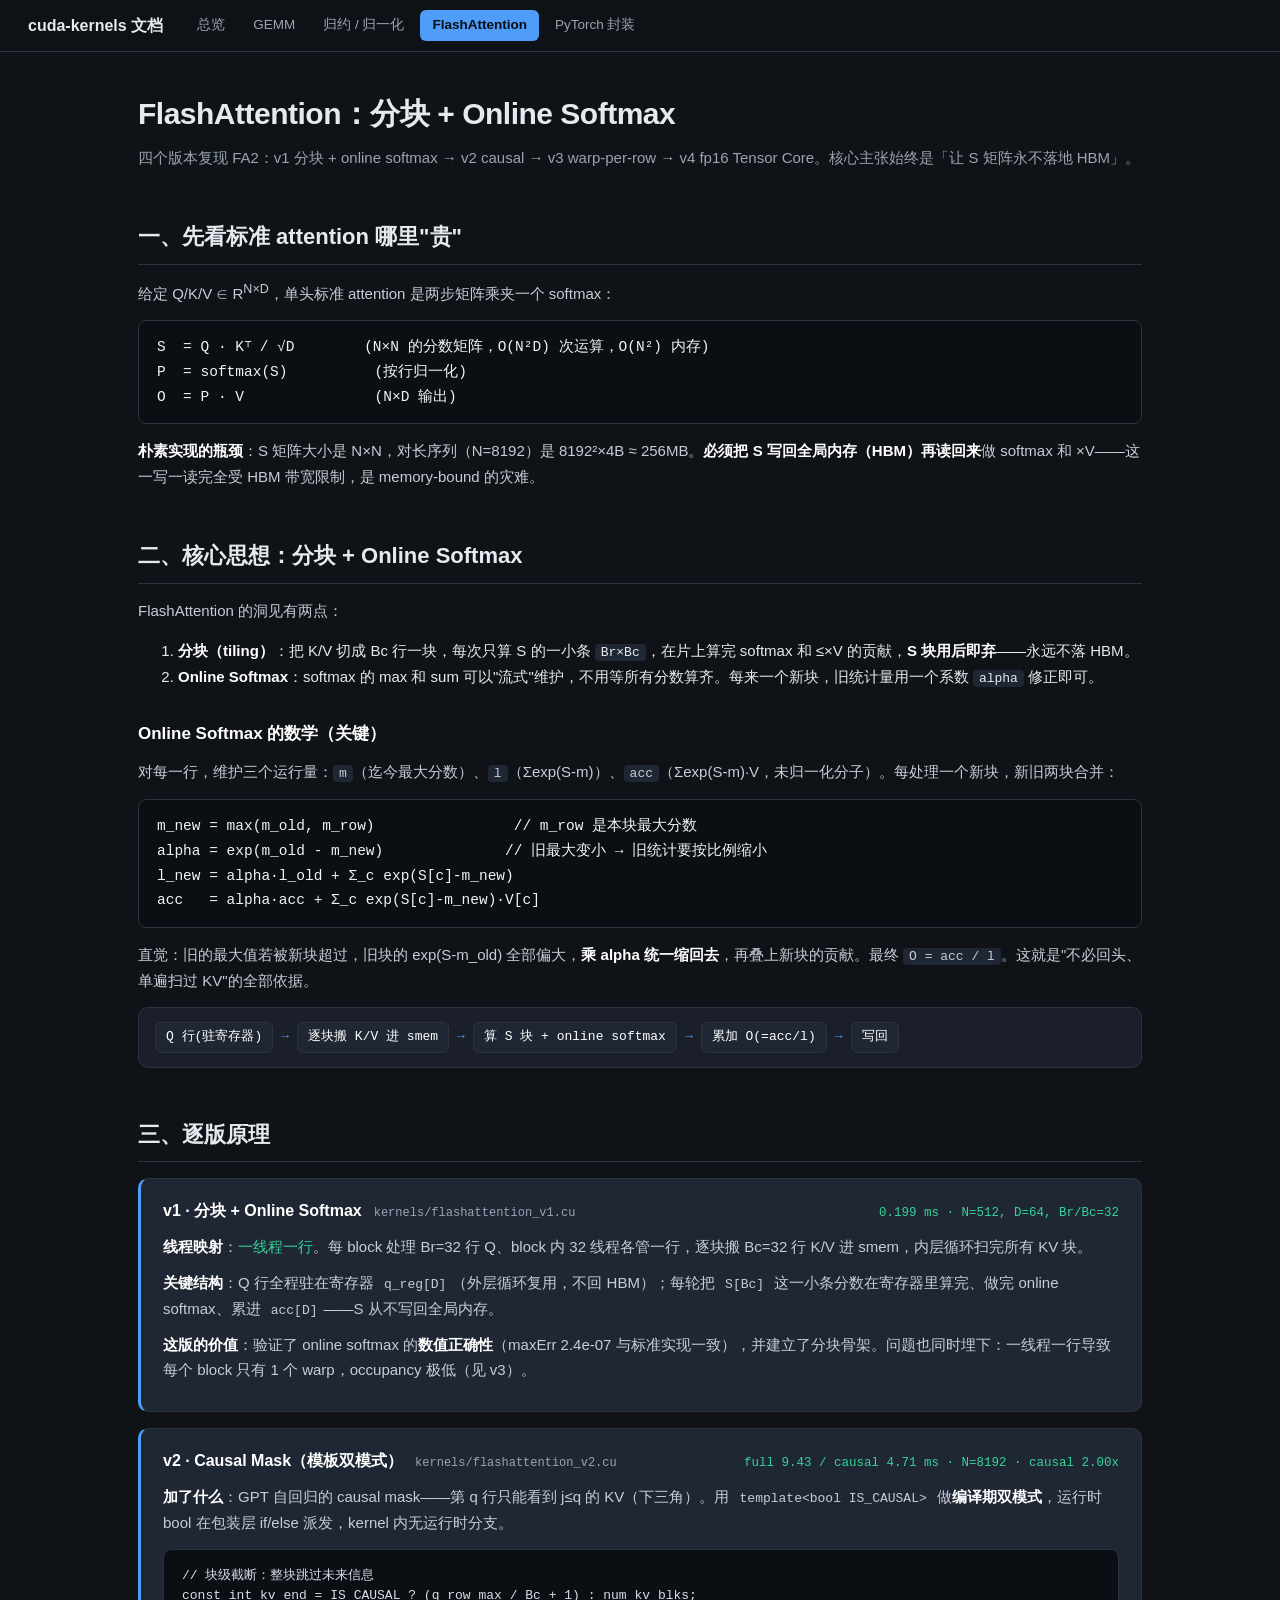
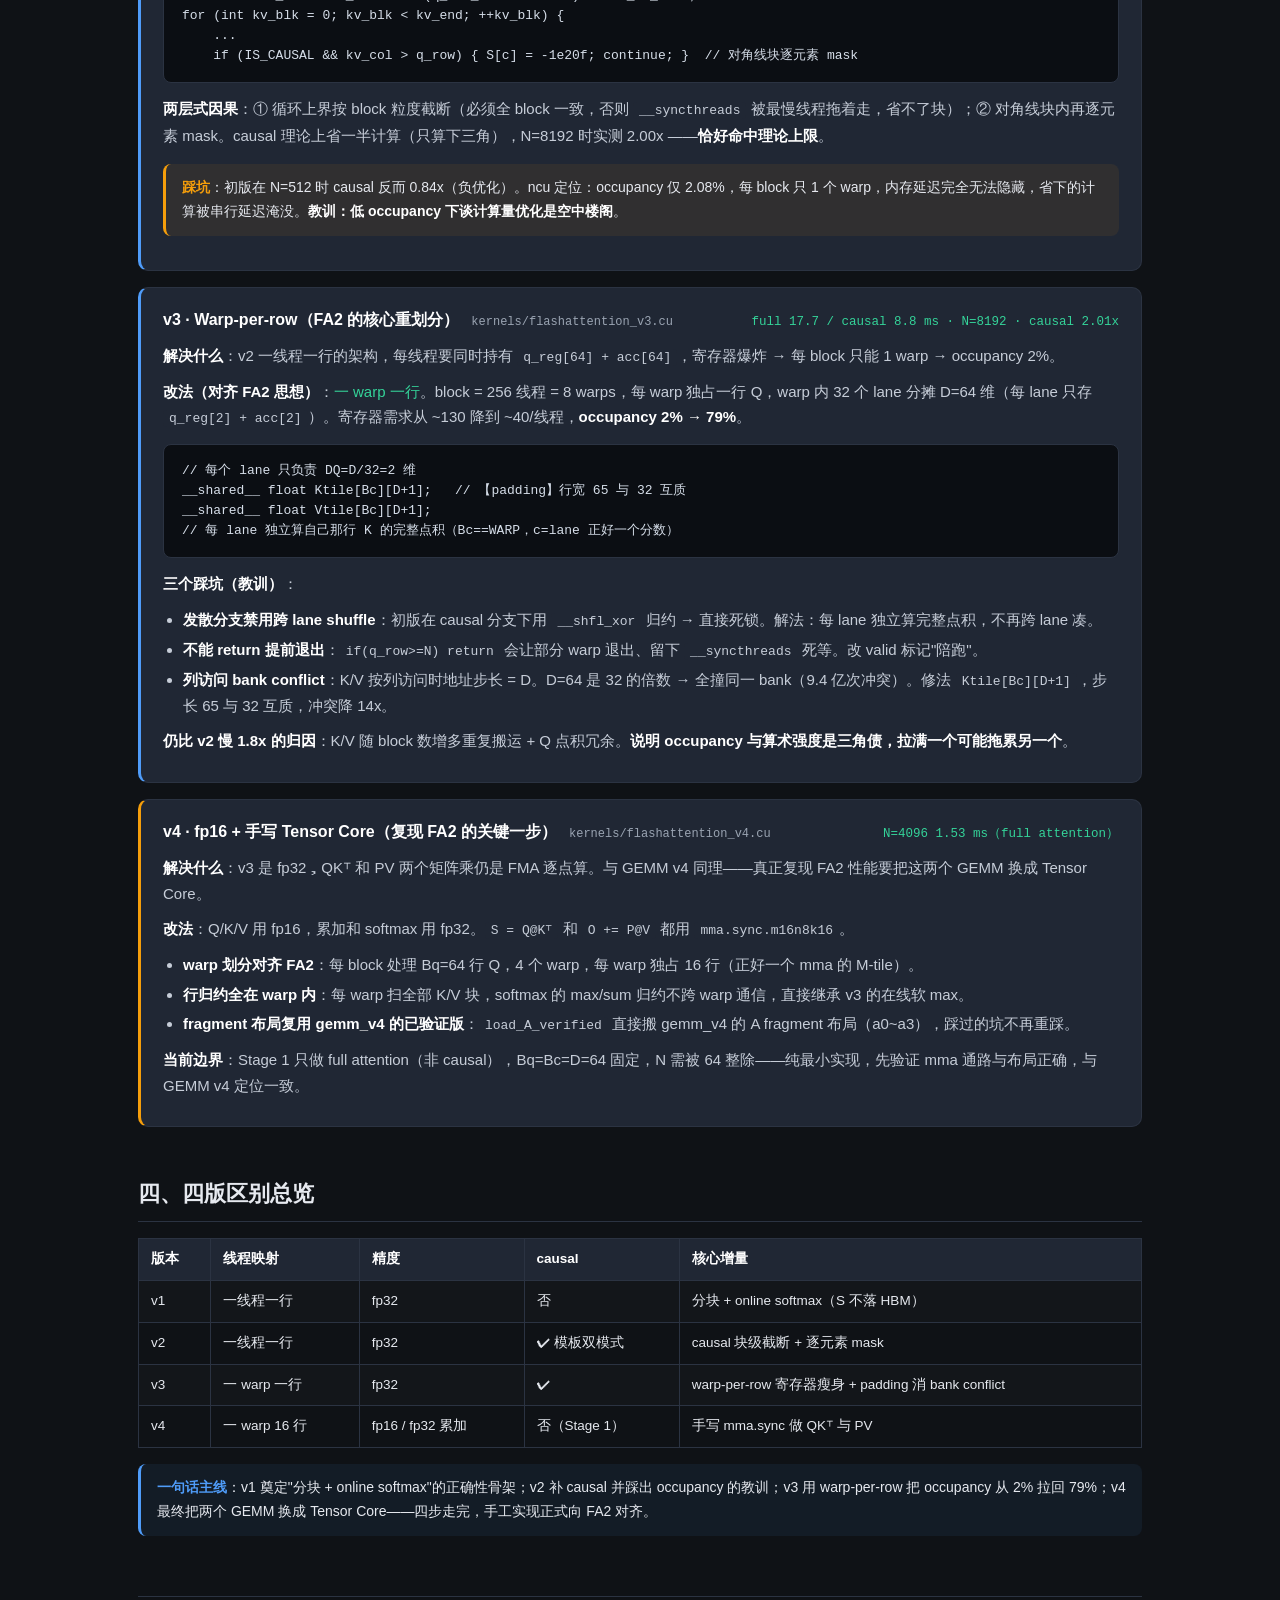
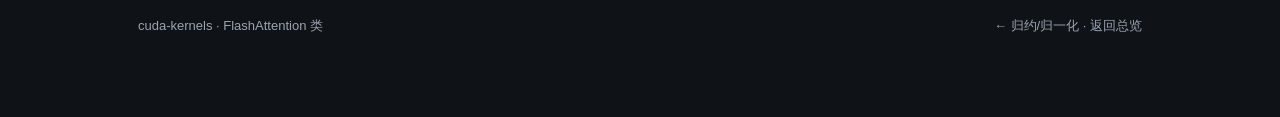
==== docs/flashattention.html @ e80854ae "docs: 新增算子归类文档（三类算子 + PyTorch 封装） 按优化主线归成四页：GEMM、归约/归一化、FlashAttention、PyTorch 封装。 共享 assets/style.c" ====
<!DOCTYPE html>
<html lang="zh-CN">
<head>
<meta charset="UTF-8">
<meta name="viewport" content="width=device-width, initial-scale=1.0">
<title>FlashAttention：分块 + Online Softmax | cuda-kernels</title>
<link rel="stylesheet" href="assets/style.css">
</head>
<body>

<header class="topbar">
  <span class="brand">cuda-kernels 文档</span>
  <nav>
    <a href="index.html">总览</a>
    <a href="gemm.html">GEMM</a>
    <a href="normalization.html">归约 / 归一化</a>
    <a href="flashattention.html" class="active">FlashAttention</a>
    <a href="torch_ext.html">PyTorch 封装</a>
  </nav>
</header>

<div class="wrap">

  <div class="hero">
    <h1>FlashAttention：分块 + Online Softmax</h1>
    <p class="sub">四个版本复现 FA2：v1 分块 + online softmax → v2 causal → v3 warp-per-row → v4 fp16 Tensor Core。核心主张始终是「让 S 矩阵永不落地 HBM」。</p>
  </div>

  <h2>一、先看标准 attention 哪里"贵"</h2>
  <p>给定 Q/K/V ∈ R<sup>N×D</sup>，单头标准 attention 是两步矩阵乘夹一个 softmax：</p>
  <div class="formula">S  = Q · Kᵀ / √D        (N×N 的分数矩阵，O(N²D) 次运算，O(N²) 内存)
P  = softmax(S)          (按行归一化)
O  = P · V               (N×D 输出)</div>
  <p><strong>朴素实现的瓶颈</strong>：S 矩阵大小是 N×N，对长序列（N=8192）是 8192²×4B ≈ 256MB。<strong>必须把 S 写回全局内存（HBM）再读回来</strong>做 softmax 和 ×V——这一写一读完全受 HBM 带宽限制，是 memory-bound 的灾难。</p>

  <h2>二、核心思想：分块 + Online Softmax</h2>
  <p>FlashAttention 的洞见有两点：</p>
  <ol>
    <li><strong>分块（tiling）</strong>：把 K/V 切成 Bc 行一块，每次只算 S 的一小条 <code>Br×Bc</code>，在片上算完 softmax 和 ≤×V 的贡献，<strong>S 块用后即弃</strong>——永远不落 HBM。</li>
    <li><strong>Online Softmax</strong>：softmax 的 max 和 sum 可以"流式"维护，不用等所有分数算齐。每来一个新块，旧统计量用一个系数 <code>alpha</code> 修正即可。</li>
  </ol>

  <h3>Online Softmax 的数学（关键）</h3>
  <p>对每一行，维护三个运行量：<code>m</code>（迄今最大分数）、<code>l</code>（Σexp(S-m)）、<code>acc</code>（Σexp(S-m)·V，未归一化分子）。每处理一个新块，新旧两块合并：</p>
  <div class="formula">m_new = max(m_old, m_row)                // m_row 是本块最大分数
alpha = exp(m_old - m_new)              // 旧最大变小 → 旧统计要按比例缩小
l_new = alpha·l_old + Σ_c exp(S[c]-m_new)
acc   = alpha·acc + Σ_c exp(S[c]-m_new)·V[c]</div>
  <p>直觉：旧的最大值若被新块超过，旧块的 exp(S-m_old) 全部偏大，<strong>乘 alpha 统一缩回去</strong>，再叠上新块的贡献。最终 <code>O = acc / l</code>。这就是"不必回头、单遍扫过 KV"的全部依据。</p>

  <div class="flow">
    <span class="node">Q 行(驻寄存器)</span><span class="arrow">→</span>
    <span class="node">逐块搬 K/V 进 smem</span><span class="arrow">→</span>
    <span class="node">算 S 块 + online softmax</span><span class="arrow">→</span>
    <span class="node">累加 O(=acc/l)</span><span class="arrow">→</span>
    <span class="node">写回</span>
  </div>

  <h2>三、逐版原理</h2>

  <div class="op">
    <div class="op-head">
      <span class="op-title">v1 · 分块 + Online Softmax</span>
      <span class="op-file">kernels/flashattention_v1.cu</span>
      <span class="op-perf">0.199 ms · N=512, D=64, Br/Bc=32</span>
    </div>
    <p><strong>线程映射</strong>：<em>一线程一行</em>。每 block 处理 Br=32 行 Q、block 内 32 线程各管一行，逐块搬 Bc=32 行 K/V 进 smem，内层循环扫完所有 KV 块。</p>
    <p><strong>关键结构</strong>：Q 行全程驻在寄存器 <code>q_reg[D]</code>（外层循环复用，不回 HBM）；每轮把 <code>S[Bc]</code> 这一小条分数在寄存器里算完、做完 online softmax、累进 <code>acc[D]</code>——S 从不写回全局内存。</p>
    <p><strong>这版的价值</strong>：验证了 online softmax 的<strong>数值正确性</strong>（maxErr 2.4e-07 与标准实现一致），并建立了分块骨架。问题也同时埋下：一线程一行导致每个 block 只有 1 个 warp，occupancy 极低（见 v3）。</p>
  </div>

  <div class="op">
    <div class="op-head">
      <span class="op-title">v2 · Causal Mask（模板双模式）</span>
      <span class="op-file">kernels/flashattention_v2.cu</span>
      <span class="op-perf">full 9.43 / causal 4.71 ms · N=8192 · causal 2.00x</span>
    </div>
    <p><strong>加了什么</strong>：GPT 自回归的 causal mask——第 q 行只能看到 j≤q 的 KV（下三角）。用 <code>template&lt;bool IS_CAUSAL&gt;</code> 做<strong>编译期双模式</strong>，运行时 bool 在包装层 if/else 派发，kernel 内无运行时分支。</p>
    <pre>// 块级截断：整块跳过未来信息
const int kv_end = IS_CAUSAL ? (q_row_max / Bc + 1) : num_kv_blks;
for (int kv_blk = 0; kv_blk &lt; kv_end; ++kv_blk) {
    ...
    if (IS_CAUSAL && kv_col > q_row) { S[c] = -1e20f; continue; }  // 对角线块逐元素 mask</pre>
    <p><strong>两层式因果</strong>：① 循环上界按 block 粒度截断（必须全 block 一致，否则 <code>__syncthreads</code> 被最慢线程拖着走，省不了块）；② 对角线块内再逐元素 mask。causal 理论上省一半计算（只算下三角），N=8192 时实测 2.00x ——<strong>恰好命中理论上限</strong>。</p>
    <div class="tip"><b>踩坑</b>：初版在 N=512 时 causal 反而 0.84x（负优化）。ncu 定位：occupancy 仅 2.08%，每 block 只 1 个 warp，内存延迟完全无法隐藏，省下的计算被串行延迟淹没。<strong>教训：低 occupancy 下谈计算量优化是空中楼阁</strong>。</div>
  </div>

  <div class="op">
    <div class="op-head">
      <span class="op-title">v3 · Warp-per-row（FA2 的核心重划分）</span>
      <span class="op-file">kernels/flashattention_v3.cu</span>
      <span class="op-perf">full 17.7 / causal 8.8 ms · N=8192 · causal 2.01x</span>
    </div>
    <p><strong>解决什么</strong>：v2 一线程一行的架构，每线程要同时持有 <code>q_reg[64] + acc[64]</code>，寄存器爆炸 → 每 block 只能 1 warp → occupancy 2%。</p>
    <p><strong>改法（对齐 FA2 思想）</strong>：<em>一 warp 一行</em>。block = 256 线程 = 8 warps，每 warp 独占一行 Q，warp 内 32 个 lane 分摊 D=64 维（每 lane 只存 <code>q_reg[2] + acc[2]</code>）。寄存器需求从 ~130 降到 ~40/线程，<strong>occupancy 2% → 79%</strong>。</p>
    <pre>// 每个 lane 只负责 DQ=D/32=2 维
__shared__ float Ktile[Bc][D+1];   // 【padding】行宽 65 与 32 互质
__shared__ float Vtile[Bc][D+1];
// 每 lane 独立算自己那行 K 的完整点积（Bc==WARP，c=lane 正好一个分数）</pre>
    <p><strong>三个踩坑（教训）</strong>：</p>
    <ul>
      <li><strong>发散分支禁用跨 lane shuffle</strong>：初版在 causal 分支下用 <code>__shfl_xor</code> 归约 → 直接死锁。解法：每 lane 独立算完整点积，不再跨 lane 凑。</li>
      <li><strong>不能 return 提前退出</strong>：<code>if(q_row&gt;=N) return</code> 会让部分 warp 退出、留下 <code>__syncthreads</code> 死等。改 valid 标记"陪跑"。</li>
      <li><strong>列访问 bank conflict</strong>：K/V 按列访问时地址步长 = D。D=64 是 32 的倍数 → 全撞同一 bank（9.4 亿次冲突）。修法 <code>Ktile[Bc][D+1]</code>，步长 65 与 32 互质，冲突降 14x。</li>
    </ul>
    <p><strong>仍比 v2 慢 1.8x 的归因</strong>：K/V 随 block 数增多重复搬运 + Q 点积冗余。<strong>说明 occupancy 与算术强度是三角债，拉满一个可能拖累另一个</strong>。</p>
  </div>

  <div class="op v-highlight">
    <div class="op-head">
      <span class="op-title">v4 · fp16 + 手写 Tensor Core（复现 FA2 的关键一步）</span>
      <span class="op-file">kernels/flashattention_v4.cu</span>
      <span class="op-perf">N=4096 1.53 ms（full attention）</span>
    </div>
    <p><strong>解决什么</strong>：v3 是 fp32，QKᵀ 和 PV 两个矩阵乘仍是 FMA 逐点算。与 GEMM v4 同理——真正复现 FA2 性能要把这两个 GEMM 换成 Tensor Core。</p>
    <p><strong>改法</strong>：Q/K/V 用 fp16，累加和 softmax 用 fp32。<code>S = Q@Kᵀ</code> 和 <code>O += P@V</code> 都用 <code>mma.sync.m16n8k16</code>。</p>
    <ul>
      <li><strong>warp 划分对齐 FA2</strong>：每 block 处理 Bq=64 行 Q，4 个 warp，每 warp 独占 16 行（正好一个 mma 的 M-tile）。</li>
      <li><strong>行归约全在 warp 内</strong>：每 warp 扫全部 K/V 块，softmax 的 max/sum 归约不跨 warp 通信，直接继承 v3 的在线软 max。</li>
      <li><strong>fragment 布局复用 gemm_v4 的已验证版</strong>：<code>load_A_verified</code> 直接搬 gemm_v4 的 A fragment 布局（a0~a3），踩过的坑不再重踩。</li>
    </ul>
    <p><strong>当前边界</strong>：Stage 1 只做 full attention（非 causal），Bq=Bc=D=64 固定，N 需被 64 整除——纯最小实现，先验证 mma 通路与布局正确，与 GEMM v4 定位一致。</p>
  </div>

  <h2>四、四版区别总览</h2>
  <table>
    <tr><th>版本</th><th>线程映射</th><th>精度</th><th>causal</th><th>核心增量</th></tr>
    <tr><td>v1</td><td>一线程一行</td><td>fp32</td><td>否</td><td>分块 + online softmax（S 不落 HBM）</td></tr>
    <tr><td>v2</td><td>一线程一行</td><td>fp32</td><td>✔ 模板双模式</td><td>causal 块级截断 + 逐元素 mask</td></tr>
    <tr><td>v3</td><td>一 warp 一行</td><td>fp32</td><td>✔</td><td>warp-per-row 寄存器瘦身 + padding 消 bank conflict</td></tr>
    <tr><td>v4</td><td>一 warp 16 行</td><td>fp16 / fp32 累加</td><td>否（Stage 1）</td><td>手写 mma.sync 做 QKᵀ 与 PV</td></tr>
  </table>

  <div class="note"><b>一句话主线</b>：v1 奠定"分块 + online softmax"的正确性骨架；v2 补 causal 并踩出 occupancy 的教训；v3 用 warp-per-row 把 occupancy 从 2% 拉回 79%；v4 最终把两个 GEMM 换成 Tensor Core——四步走完，手工实现正式向 FA2 对齐。</div>

  <div class="footer">
    <span>cuda-kernels · FlashAttention 类</span>
    <span><a href="normalization.html">← 归约/归一化</a> · <a href="index.html">返回总览</a></span>
  </div>

</div>
</body>
</html>
---- docs/assets/style.css ----
/* =========================================================================
   cuda-kernels 算子文档共享样式
   所有分类页 index/gemm/normalization/flashattention 共用这一份 CSS。
   新增分类页时：<head> 里 <link rel="stylesheet" href="assets/style.css">
   ========================================================================= */

:root {
  --bg: #0f1216;
  --bg-soft: #161a21;
  --card: #1a1f29;
  --card-2: #202734;
  --border: #2b3342;
  --text: #e6e9ef;
  --text-dim: #9aa4b2;
  --accent: #4f9cf9;
  --accent-2: #34d399;
  --accent-3: #f59e0b;
  --warn: #ef4444;
  --code-bg: #0b0e13;
  --code-text: #d6dee9;
  --mono: "SFMono-Regular", Consolas, "Liberation Mono", Menlo, monospace;
  --sans: -apple-system, BlinkMacSystemFont, "Segoe UI", "PingFang SC",
          "Microsoft YaHei", "Noto Sans CJK SC", sans-serif;
}

* { box-sizing: border-box; }

body {
  margin: 0;
  background: var(--bg);
  color: var(--text);
  font-family: var(--sans);
  line-height: 1.7;
  font-size: 15px;
}

a { color: var(--accent); text-decoration: none; }
a:hover { text-decoration: underline; }

/* ---- 顶部导航 ---- */
.topbar {
  position: sticky; top: 0; z-index: 10;
  background: rgba(15, 18, 22, 0.92);
  backdrop-filter: blur(6px);
  border-bottom: 1px solid var(--border);
  padding: 10px 28px;
  display: flex; align-items: center; gap: 22px;
}
.topbar .brand { font-weight: 700; font-size: 16px; color: var(--text); }
.topbar nav { display: flex; gap: 4px; flex-wrap: wrap; }
.topbar nav a {
  color: var(--text-dim);
  padding: 4px 12px; border-radius: 6px; font-size: 13.5px;
}
.topbar nav a:hover { color: var(--text); background: var(--card-2); text-decoration: none; }
.topbar nav a.active { color: #0b0e13; background: var(--accent); font-weight: 600; }

/* ---- 主体布局 ---- */
.wrap { max-width: 1060px; margin: 0 auto; padding: 36px 28px 80px; }

.hero { margin-bottom: 10px; }
.hero h1 { font-size: 30px; margin: 0 0 6px; letter-spacing: -0.5px; }
.hero .sub { color: var(--text-dim); font-size: 15px; margin: 0; }

h2 {
  font-size: 22px; margin: 48px 0 14px;
  padding-bottom: 8px; border-bottom: 1px solid var(--border);
}
h2 .tag { font-size: 13px; color: var(--accent); font-weight: 500; margin-left: 10px; }
h3 { font-size: 17px; margin: 30px 0 10px; color: #fff; }
h4 { font-size: 15px; margin: 20px 0 8px; color: var(--accent); }

p { margin: 10px 0; color: #c6cdd8; }
strong { color: #fff; }
em { color: var(--accent-2); font-style: normal; }

/* ---- 卡片 ---- */
.grid { display: grid; gap: 18px; grid-template-columns: repeat(auto-fill, minmax(300px, 1fr)); }
.card {
  background: var(--card); border: 1px solid var(--border);
  border-radius: 12px; padding: 20px 22px;
  transition: border-color .15s, transform .15s;
}
.card:hover { border-color: var(--accent); transform: translateY(-2px); }
.card h3 { margin: 0 0 8px; font-size: 17px; }
.card .kind { font-size: 12px; color: var(--accent-2); text-transform: uppercase; letter-spacing: .04em; font-weight: 600; }
.card p { margin: 6px 0; font-size: 13.5px; color: var(--text-dim); }
.card .more { display: inline-block; margin-top: 8px; font-size: 13.5px; font-weight: 600; }

/* ---- 算子版本卡片 ---- */
.op {
  background: var(--card-2); border: 1px solid var(--border);
  border-left: 3px solid var(--accent);
  border-radius: 10px; padding: 18px 22px; margin: 16px 0;
}
.op.v-highlight { border-left-color: var(--accent-3); }
.op .op-head { display: flex; align-items: baseline; gap: 12px; flex-wrap: wrap; margin-bottom: 6px; }
.op .op-title { font-size: 16px; font-weight: 700; color: #fff; }
.op .op-file { font-family: var(--mono); font-size: 12px; color: var(--text-dim); }
.op .op-perf { font-family: var(--mono); font-size: 12.5px; color: var(--accent-2); margin-left: auto; }
.op ul { margin: 8px 0 0; padding-left: 20px; }
.op li { margin: 4px 0; color: #c6cdd8; }

/* ---- 调用链 / 数据流 ---- */
.flow {
  display: flex; align-items: center; flex-wrap: wrap; gap: 8px;
  font-family: var(--mono); font-size: 13px;
  background: var(--card); border: 1px solid var(--border);
  border-radius: 10px; padding: 14px 16px; margin: 14px 0;
}
.flow .node { background: var(--card-2); border: 1px solid var(--border); border-radius: 6px; padding: 3px 10px; color: #fff; }
.flow .arrow { color: var(--accent); }

/* ---- 公式块 ---- */
.formula {
  font-family: var(--mono); font-size: 14.5px;
  background: var(--code-bg); border: 1px solid var(--border);
  border-radius: 8px; padding: 14px 18px; margin: 14px 0;
  color: #f0f4fa; overflow-x: auto; white-space: pre;
}

/* ---- 代码块 ---- */
pre {
  background: var(--code-bg); border: 1px solid var(--border);
  border-radius: 8px; padding: 16px 18px; overflow-x: auto;
  font-family: var(--mono); font-size: 13px; line-height: 1.55;
  color: var(--code-text);
}
code {
  font-family: var(--mono);
  background: var(--card-2); padding: 1px 6px; border-radius: 4px; font-size: 13px;
}
pre code { background: none; padding: 0; }

/* ---- 表格 ---- */
table { width: 100%; border-collapse: collapse; margin: 16px 0; font-size: 13.5px; }
th, td { border: 1px solid var(--border); padding: 9px 12px; text-align: left; vertical-align: top; }
th { background: var(--card-2); color: #fff; font-weight: 600; white-space: nowrap; }
tr:nth-child(even) td { background: rgba(255,255,255,0.015); }
td.num { font-family: var(--mono); white-space: nowrap; }
td.good { color: var(--accent-2); }
td.bad { color: var(--warn); }

/* ---- 关键点提示框 ---- */
.tip {
  border-left: 3px solid var(--accent-3);
  background: rgba(245, 158, 11, 0.07);
  border-radius: 8px; padding: 12px 16px; margin: 16px 0; font-size: 14px;
}
.tip b { color: var(--accent-3); }
.note {
  border-left: 3px solid var(--accent);
  background: rgba(79, 156, 249, 0.07);
  border-radius: 8px; padding: 12px 16px; margin: 16px 0; font-size: 14px;
}
.note b { color: var(--accent); }

/* ---- 页脚 ---- */
.footer {
  margin-top: 60px; padding-top: 18px; border-top: 1px solid var(--border);
  color: var(--text-dim); font-size: 13px;
  display: flex; justify-content: space-between; flex-wrap: wrap; gap: 8px;
}
.footer a { color: var(--text-dim); }

@media (max-width: 640px) {
  .wrap { padding: 24px 16px 60px; }
  .topbar { padding: 10px 16px; gap: 10px; }
}
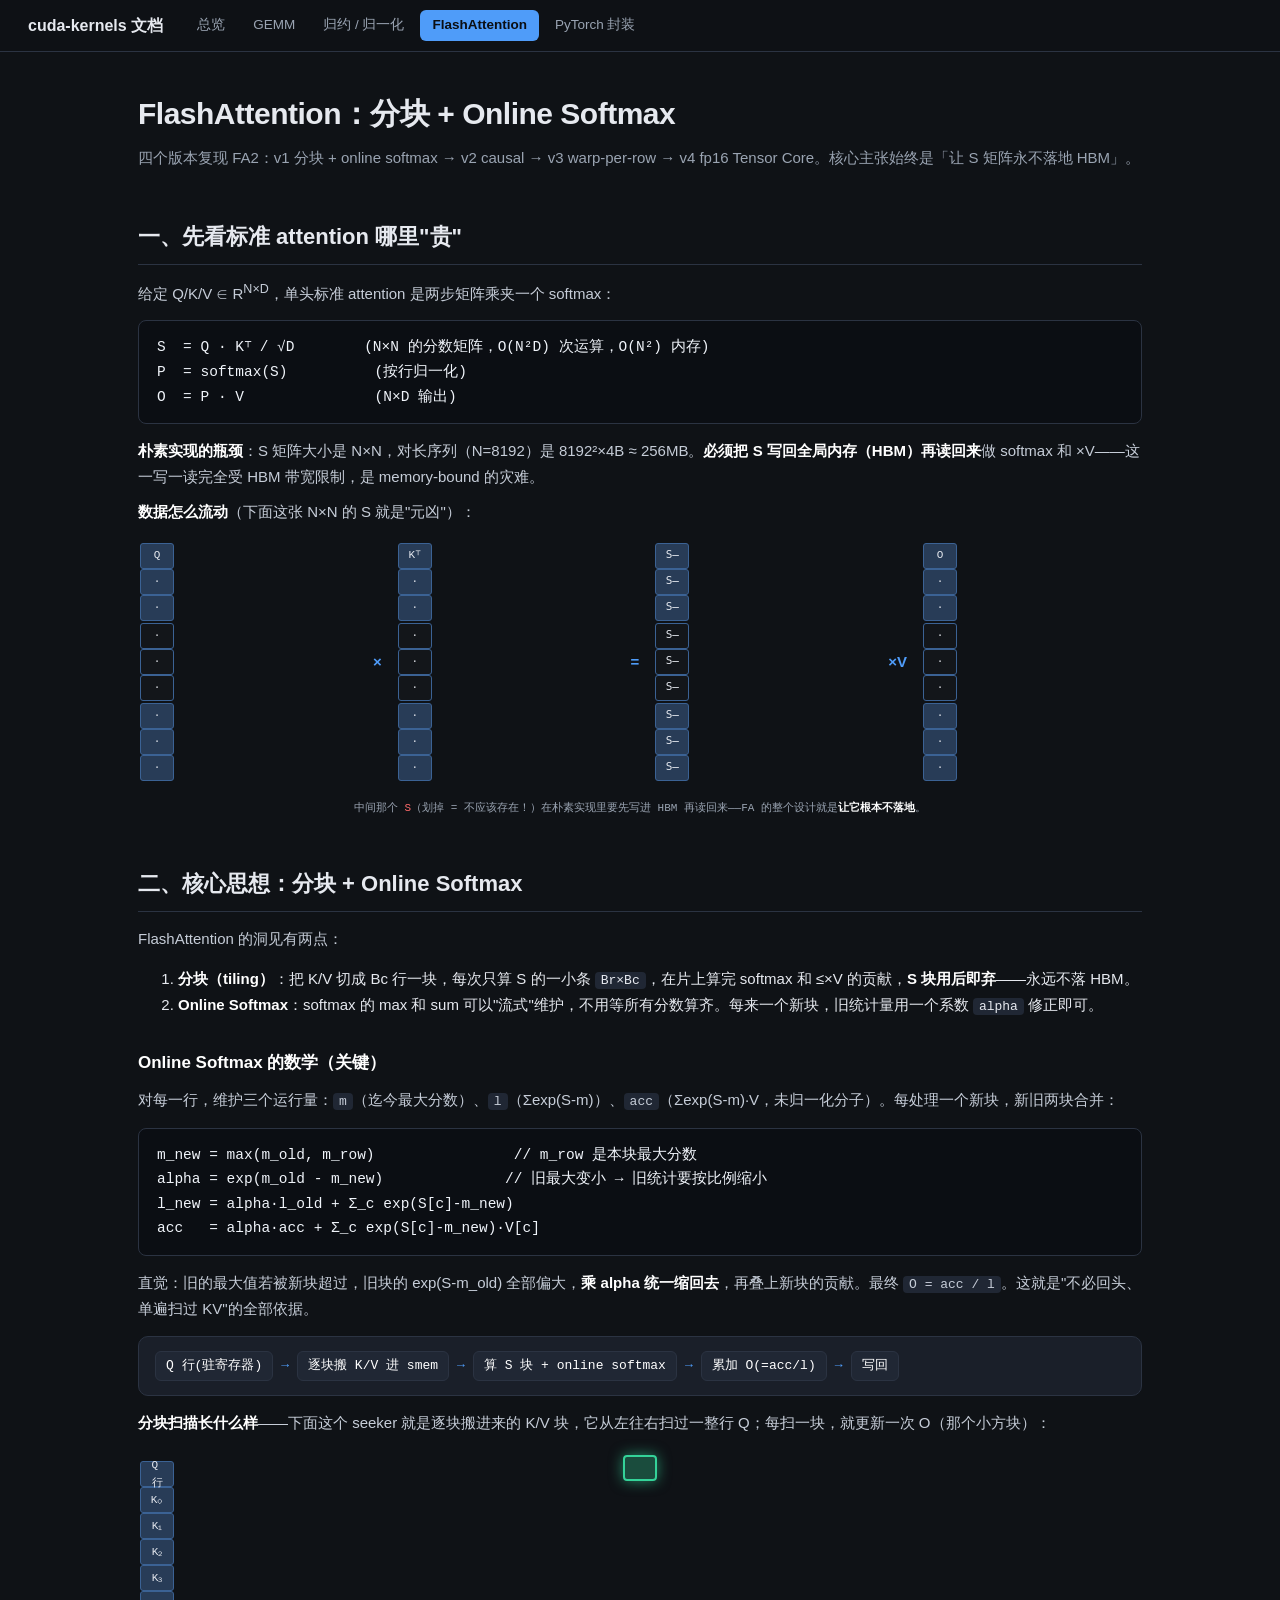
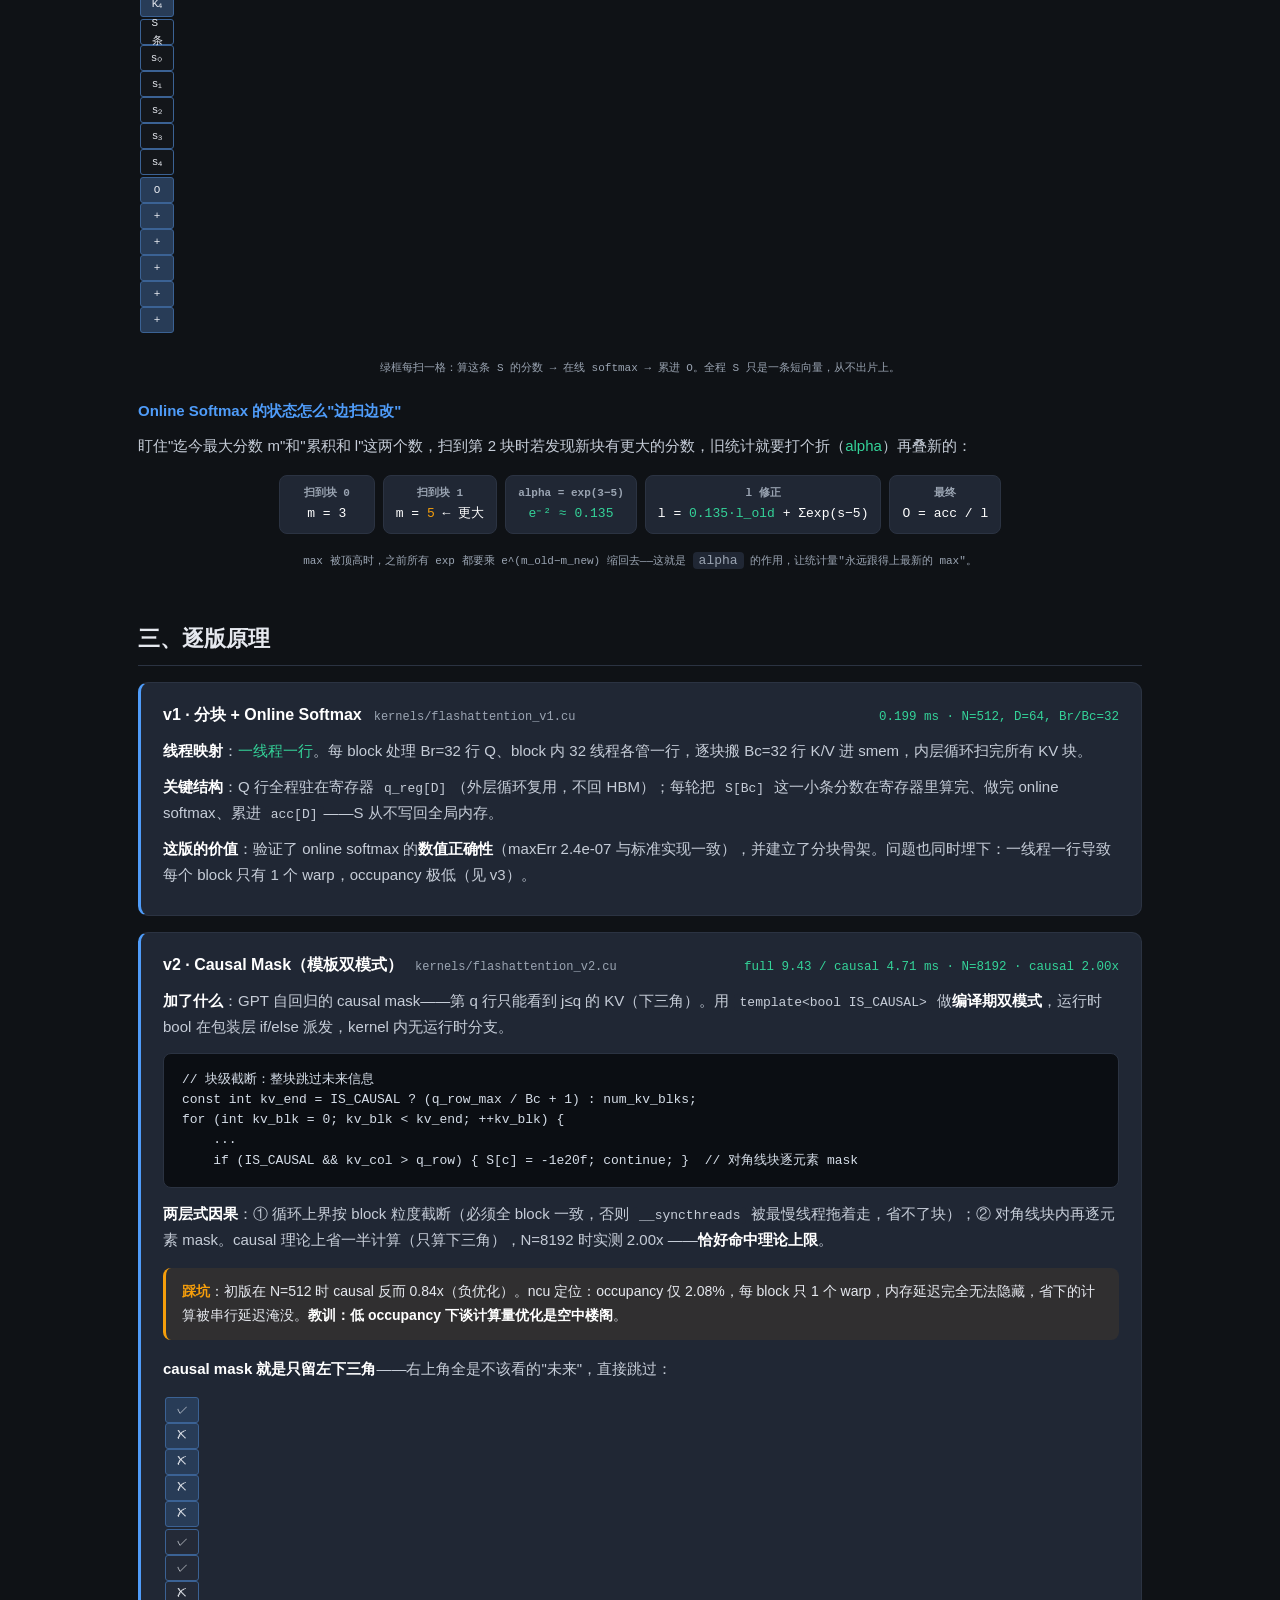
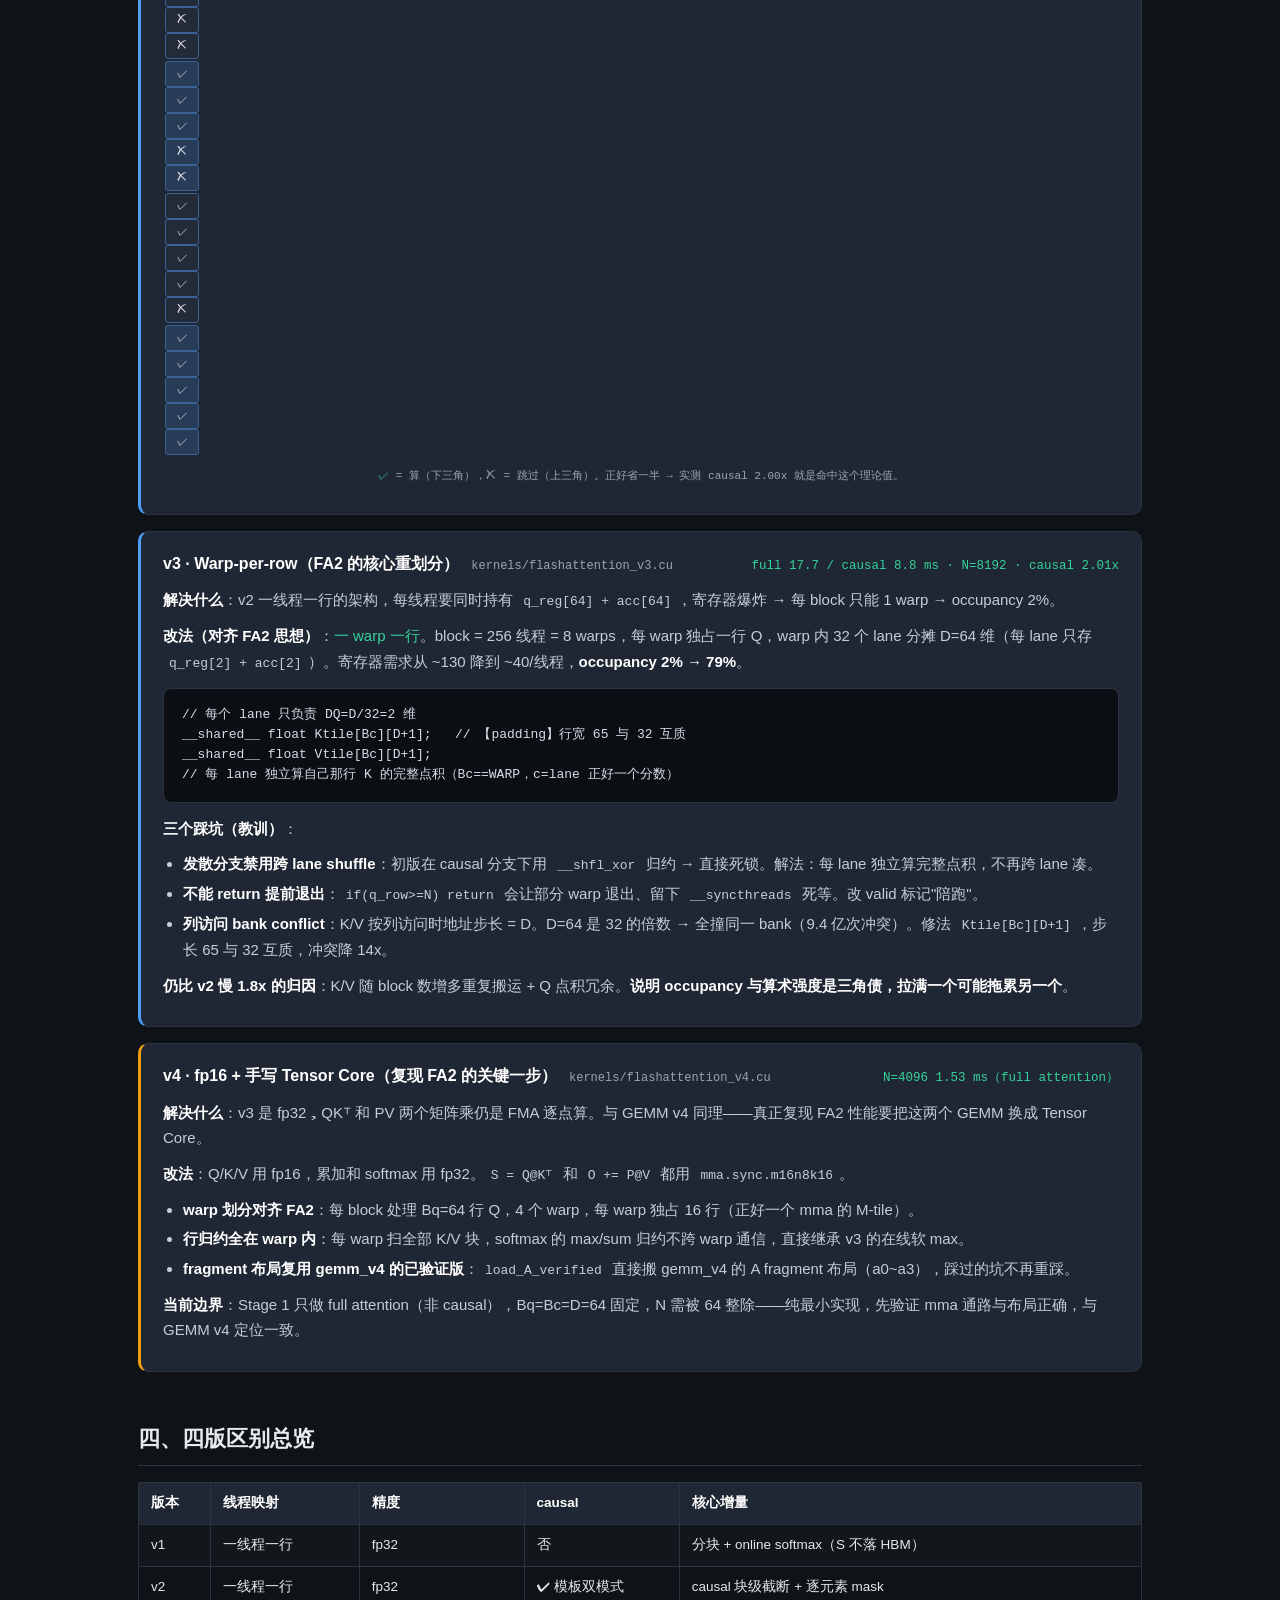
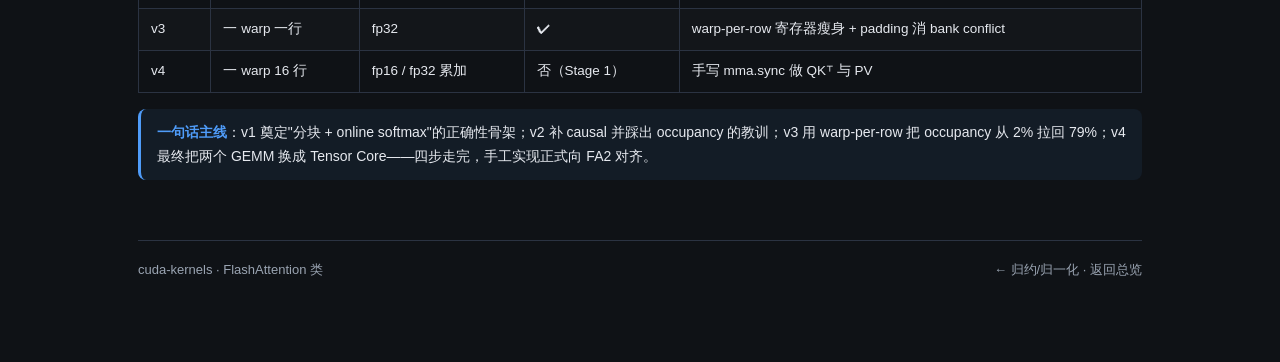
==== commit 54b73d98: "docs: 算子页加入矩阵/数据流可视化动画 用纯 CSS（无 JS 依赖）为三类算子页加图形演示： - style.css 新增矩阵网格(.mx)、数据流箭头、归约树、seeker 滑过、   on" ====
--- a/docs/flashattention.html
+++ b/docs/flashattention.html
@@ -33,6 +33,34 @@
 O  = P · V               (N×D 输出)</div>
   <p><strong>朴素实现的瓶颈</strong>：S 矩阵大小是 N×N，对长序列（N=8192）是 8192²×4B ≈ 256MB。<strong>必须把 S 写回全局内存（HBM）再读回来</strong>做 softmax 和 ×V——这一写一读完全受 HBM 带宽限制，是 memory-bound 的灾难。</p>
 
+  <p><strong>数据怎么流动</strong>（下面这张 N×N 的 S 就是"元凶"）：</p>
+  <div class="move-row" style="gap:14px">
+    <table class="mx" style="grid-template-columns: repeat(3,34px);">
+      <tr><td class="mx-cell mx-c-a">Q</td><td class="mx-cell mx-c-a">·</td><td class="mx-cell mx-c-a">·</td></tr>
+      <tr><td class="mx-cell mx-c-a">·</td><td class="mx-cell mx-c-a">·</td><td class="mx-cell mx-c-a">·</td></tr>
+      <tr><td class="mx-cell mx-c-a">·</td><td class="mx-cell mx-c-a">·</td><td class="mx-cell mx-c-a">·</td></tr>
+    </table>
+    <span class="arrow-c">×</span>
+    <table class="mx" style="grid-template-columns: repeat(3,34px);">
+      <tr><td class="mx-cell mx-c-b">Kᵀ</td><td class="mx-cell mx-c-b">·</td><td class="mx-cell mx-c-b">·</td></tr>
+      <tr><td class="mx-cell mx-c-b">·</td><td class="mx-cell mx-c-b">·</td><td class="mx-cell mx-c-b">·</td></tr>
+      <tr><td class="mx-cell mx-c-b">·</td><td class="mx-cell mx-c-b">·</td><td class="mx-cell mx-c-b">·</td></tr>
+    </table>
+    <span class="arrow-c">=</span>
+    <table class="mx" style="grid-template-columns: repeat(3,34px);">
+      <tr><td class="mx-cell mx-c-hot">S̶</td><td class="mx-cell mx-c-hot">S̶</td><td class="mx-cell mx-c-hot">S̶</td></tr>
+      <tr><td class="mx-cell mx-c-hot">S̶</td><td class="mx-cell mx-c-hot">S̶</td><td class="mx-cell mx-c-hot">S̶</td></tr>
+      <tr><td class="mx-cell mx-c-hot">S̶</td><td class="mx-cell mx-c-hot">S̶</td><td class="mx-cell mx-c-hot">S̶</td></tr>
+    </table>
+    <span class="arrow-c">×V</span>
+    <table class="mx" style="grid-template-columns: repeat(3,34px);">
+      <tr><td class="mx-cell mx-c-c mut">O</td><td class="mx-cell mx-c-c">·</td><td class="mx-cell mx-c-c">·</td></tr>
+      <tr><td class="mx-cell mx-c-c">·</td><td class="mx-cell mx-c-c">·</td><td class="mx-cell mx-c-c">·</td></tr>
+      <tr><td class="mx-cell mx-c-c">·</td><td class="mx-cell mx-c-c">·</td><td class="mx-cell mx-c-c">·</td></tr>
+    </table>
+  </div>
+  <p class="mx-cap">中间那个 <span style="color:#ff6b6b">S</span>（划掉 = 不应该存在！）在朴素实现里要先写进 HBM 再读回来——FA 的整个设计就是<strong>让它根本不落地</strong>。</p>
+
   <h2>二、核心思想：分块 + Online Softmax</h2>
   <p>FlashAttention 的洞见有两点：</p>
   <ol>
@@ -55,6 +83,36 @@
     <span class="node">累加 O(=acc/l)</span><span class="arrow">→</span>
     <span class="node">写回</span>
   </div>
+
+  <p><strong>分块扫描长什么样</strong>——下面这个 seeker 就是逐块搬进来的 K/V 块，它从左往右扫过一整行 Q；每扫一块，就更新一次 O（那个小方块）：</p>
+  <div class="slide">
+    <div class="seeker" style="--c:var(--accent-2)"></div>
+    <table class="mx" style="grid-template-columns: repeat(6,34px);">
+      <tr>
+        <td class="mx-cell mx-c-a mut">Q行</td>
+        <td class="mx-cell mx-c-a mut">K₀</td><td class="mx-cell mx-c-a">K₁</td><td class="mx-cell mx-c-a">K₂</td><td class="mx-cell mx-c-a">K₃</td><td class="mx-cell mx-c-a">K₄</td>
+      </tr>
+      <tr>
+        <td class="mx-cell mx-c-hot mut">S条</td><td class="mx-cell mx-c-hot mut">s₀</td><td class="mx-cell mx-c-hot">s₁</td><td class="mx-cell mx-c-hot">s₂</td><td class="mx-cell mx-c-hot">s₃</td><td class="mx-cell mx-c-hot">s₄</td>
+      </tr>
+      <tr>
+        <td class="mx-cell mx-c-c mut">O</td>
+        <td class="mx-cell mx-c-c mut">+</td><td class="mx-cell mx-c-c">+</td><td class="mx-cell mx-c-c">+</td><td class="mx-cell mx-c-c">+</td><td class="mx-cell mx-c-c">+</td>
+      </tr>
+    </table>
+  </div>
+  <p class="mx-cap">绿框每扫一格：算这条 S 的分数 → 在线 softmax → 累进 O。全程 S 只是一条短向量，从不出片上。</p>
+
+  <h4>Online Softmax 的状态怎么"边扫边改"</h4>
+  <p>盯住"迄今最大分数 m"和"累积和 l"这两个数，扫到第 2 块时若发现新块有更大的分数，旧统计就要打个折（<span class="alpha" style="color:var(--accent-2)">alpha</span>）再叠新的：</p>
+  <div class="oshare">
+    <div class="chip"><b>扫到块 0</b><span>m = 3</span></div>
+    <div class="chip"><b>扫到块 1</b><span>m = <span class="new">5</span> ← 更大</span></div>
+    <div class="chip"><b>alpha = exp(3−5)</b><span class="alpha">e⁻² ≈ 0.135</span></div>
+    <div class="chip"><b>l 修正</b><span>l = <span class="alpha">0.135·l_old</span> + Σexp(s−5)</span></div>
+    <div class="chip"><b>最终</b><span>O = acc / l</span></div>
+  </div>
+  <p class="mx-cap">max 被顶高时，之前所有 exp 都要乘 e^(m_old−m_new) 缩回去——这就是 <code>alpha</code> 的作用，让统计量"永远跟得上最新的 max"。</p>
 
   <h2>三、逐版原理</h2>
 
@@ -83,6 +141,15 @@
     if (IS_CAUSAL && kv_col > q_row) { S[c] = -1e20f; continue; }  // 对角线块逐元素 mask</pre>
     <p><strong>两层式因果</strong>：① 循环上界按 block 粒度截断（必须全 block 一致，否则 <code>__syncthreads</code> 被最慢线程拖着走，省不了块）；② 对角线块内再逐元素 mask。causal 理论上省一半计算（只算下三角），N=8192 时实测 2.00x ——<strong>恰好命中理论上限</strong>。</p>
     <div class="tip"><b>踩坑</b>：初版在 N=512 时 causal 反而 0.84x（负优化）。ncu 定位：occupancy 仅 2.08%，每 block 只 1 个 warp，内存延迟完全无法隐藏，省下的计算被串行延迟淹没。<strong>教训：低 occupancy 下谈计算量优化是空中楼阁</strong>。</div>
+    <p><strong>causal mask 就是只留左下三角</strong>——右上角全是不该看的"未来"，直接跳过：</p>
+    <table class="mx" style="grid-template-columns: repeat(5,34px);">
+      <tr><td class="mx-cell mx-c-b mut">✓</td><td class="mx-cell mx-c-dim">✗</td><td class="mx-cell mx-c-dim">✗</td><td class="mx-cell mx-c-dim">✗</td><td class="mx-cell mx-c-dim">✗</td></tr>
+      <tr><td class="mx-cell mx-c-b mut">✓</td><td class="mx-cell mx-c-b mut">✓</td><td class="mx-cell mx-c-dim">✗</td><td class="mx-cell mx-c-dim">✗</td><td class="mx-cell mx-c-dim">✗</td></tr>
+      <tr><td class="mx-cell mx-c-b mut">✓</td><td class="mx-cell mx-c-b mut">✓</td><td class="mx-cell mx-c-b mut">✓</td><td class="mx-cell mx-c-dim">✗</td><td class="mx-cell mx-c-dim">✗</td></tr>
+      <tr><td class="mx-cell mx-c-b mut">✓</td><td class="mx-cell mx-c-b mut">✓</td><td class="mx-cell mx-c-b mut">✓</td><td class="mx-cell mx-c-b mut">✓</td><td class="mx-cell mx-c-dim">✗</td></tr>
+      <tr><td class="mx-cell mx-c-b mut">✓</td><td class="mx-cell mx-c-b mut">✓</td><td class="mx-cell mx-c-b mut">✓</td><td class="mx-cell mx-c-b mut">✓</td><td class="mx-cell mx-c-b mut">✓</td></tr>
+    </table>
+    <p class="mx-cap"><span style="color:var(--accent-2)">✓</span> = 算（下三角），<span class="mx-c-dim">✗</span> = 跳过（上三角）。正好省一半 → 实测 causal 2.00x 就是命中这个理论值。</p>
   </div>
 
   <div class="op">
--- a/docs/assets/style.css
+++ b/docs/assets/style.css
@@ -163,6 +163,118 @@
 }
 .footer a { color: var(--text-dim); }
 
+/* =========================================================================
+   可视化：矩阵网格 + 运动示意（纯 CSS，无 JS 依赖）
+   用法见各 html：<table class="mx" data-i="..." data-j="..." data-k="...">，
+   以及 .anim / .tree / .slide 运动块。
+   ========================================================================= */
+
+/* ---- 语义色：数据 · 计算中 · 目标 · 归约· 掩码 ---- */
+.mx-c-a   { --c: var(--accent);   }   /* A 矩阵 / 输入 */
+.mx-c-b   { --c: var(--accent-2); }   /* B 矩阵 / 权重 */
+.mx-c-c   { --c: #c084fc;         }   /* C 输出 / 结果 */
+.mx-c-m   { --c: var(--text-dim); }   /* 表头 / 静止 */
+.mx-c-hot { --c: #ff6b6b;         }   /* 当前被算到 / 高亮 */
+.mx-c-dim { --c: rgba(154, 164, 178, 0.35); } /* 已归约 / 淡化 */
+
+/* ---- 矩阵网格 ---- */
+.mx {
+  display: inline-grid;
+  gap: 2px;
+  margin: 4px auto;
+  background: transparent;
+  border-collapse: separate;
+}
+.mx-cell {
+  --c: var(--accent);
+  width: 34px; height: 26px;
+  display: flex; align-items: center; justify-content: center;
+  font-family: var(--mono); font-size: 11px;
+  background: color-mix(in srgb, var(--c) 18%, var(--card-2));
+  border: 1px solid color-mix(in srgb, var(--c) 45%, var(--border));
+  border-radius: 3px;
+  color: var(--text);
+}
+.mx-cell.sub { font-size: 9.5px; color: var(--text-dim); background: rgba(255,255,255,0.02); border-style: dashed; }
+.mx-cell.mut { animation: mxPulse 1.6s ease-in-out infinite; }
+@keyframes mxPulse {
+  0%, 100% { box-shadow: 0 0 0 0 color-mix(in srgb, var(--c) 0%, transparent); }
+  50%      { box-shadow: 0 0 0 3px color-mix(in srgb, var(--c) 55%, transparent); }
+}
+.mx-cap { text-align: center; font-family: var(--mono); font-size: 11px; color: var(--text-dim); margin-top: 6px; }
+
+/* ---- 数据流向箭头（GEMM 搬运 / FA 扫描）---- */
+.move-row { display: flex; align-items: center; justify-content: center; gap: 4px; margin: 12px 0; }
+.move-row .mv { font-family: var(--mono); font-size: 11.5px; color: var(--text-dim); }
+.arrow-c { color: var(--accent); font-size: 15px; font-weight: 700; }
+.ghost {
+  width: 8px; height: 8px; border-radius: 50%;
+  background: var(--accent);
+  display: inline-block;
+  animation: drift 1.4s ease-in-out infinite;
+}
+.ghost.ga { --from: var(--card-2); --to: var(--accent); }
+.ghost.gb { --from: var(--card-2); --to: var(--accent-2); }
+.ghost.gc { --from: var(--card-2); --to: #c084fc; }
+@keyframes drift {
+  0%   { transform: translateX(-6px); opacity: 0; }
+  40%  { opacity: 1; }
+  100% { transform: translateX(6px); opacity: 0; }
+}
+
+/* ---- 归约树 ---- */
+.tree { display: grid; justify-items: center; gap: 12px; margin: 18px 0; }
+.tree .lvl { display: flex; gap: 16px; align-items: center; }
+.tree .node {
+  --c: var(--accent);
+  font-family: var(--mono); font-size: 12px;
+  padding: 6px 14px; border-radius: 8px;
+  background: color-mix(in srgb, var(--c) 18%, var(--card-2));
+  border: 1px solid color-mix(in srgb, var(--c) 50%, var(--border));
+  color: var(--text);
+  animation: treeIn .9s ease both;
+}
+.tree .node.step1 { animation-delay: 0s; }
+.tree .node.step2 { animation-delay: .5s; }
+.tree .node.step3 { animation-delay: 1s; }
+.tree .node.step4 { animation-delay: 1.5s; }
+.tree .node.done { border-color: var(--accent-2); color: var(--accent-2); }
+.tree .branch { color: var(--text-dim); font-size: 11px; }
+@keyframes treeIn { from { opacity: 0; transform: scale(.85); } to { opacity: 1; transform: scale(1); } }
+
+/* ---- 单选块滑过（mma / QKᵀ 归约维）---- */
+.slide { position: relative; display: flex; justify-content: center; margin: 20px 0; }
+.slide .seeker {
+  --c: var(--accent);
+  position: absolute; z-index: 2;
+  width: 34px; height: 26px; top: 0;
+  background: color-mix(in srgb, var(--c) 30%, transparent);
+  border: 2px solid var(--c);
+  border-radius: 4px;
+  box-shadow: 0 0 14px color-mix(in srgb, var(--c) 60%, transparent);
+  animation: seek 2.6s ease-in-out infinite;
+}
+.slide .caption { position: relative; z-index: 1; }
+@keyframes seek {
+  0%   { left: 0%; opacity: .2; }
+  25%  { opacity: 1; }
+  50%  { left: calc(100% - 34px); opacity: 1; }
+  75%  { opacity: 1; }
+  100% { left: 0%; opacity: .2; }
+}
+
+/* ---- online softmax 状态行 ---- */
+.oshare { display: flex; gap: 8px; justify-content: center; flex-wrap: wrap; margin: 16px 0; }
+.oshare .chip {
+  font-family: var(--mono); font-size: 12px;
+  background: var(--card-2); border: 1px solid var(--border);
+  border-radius: 8px; padding: 8px 12px; min-width: 96px; text-align: center;
+}
+.oshare .chip b { display: block; font-size: 11px; color: var(--text-dim); font-weight: 600; }
+.oshare .chip span { font-size: 13px; color: #fff; }
+.oshare .chip .new { color: var(--accent-3); animation: mxPulse 1.2s ease-in-out infinite; }
+.oshare .chip .alpha { color: var(--accent-2); }
+
 @media (max-width: 640px) {
   .wrap { padding: 24px 16px 60px; }
   .topbar { padding: 10px 16px; gap: 10px; }
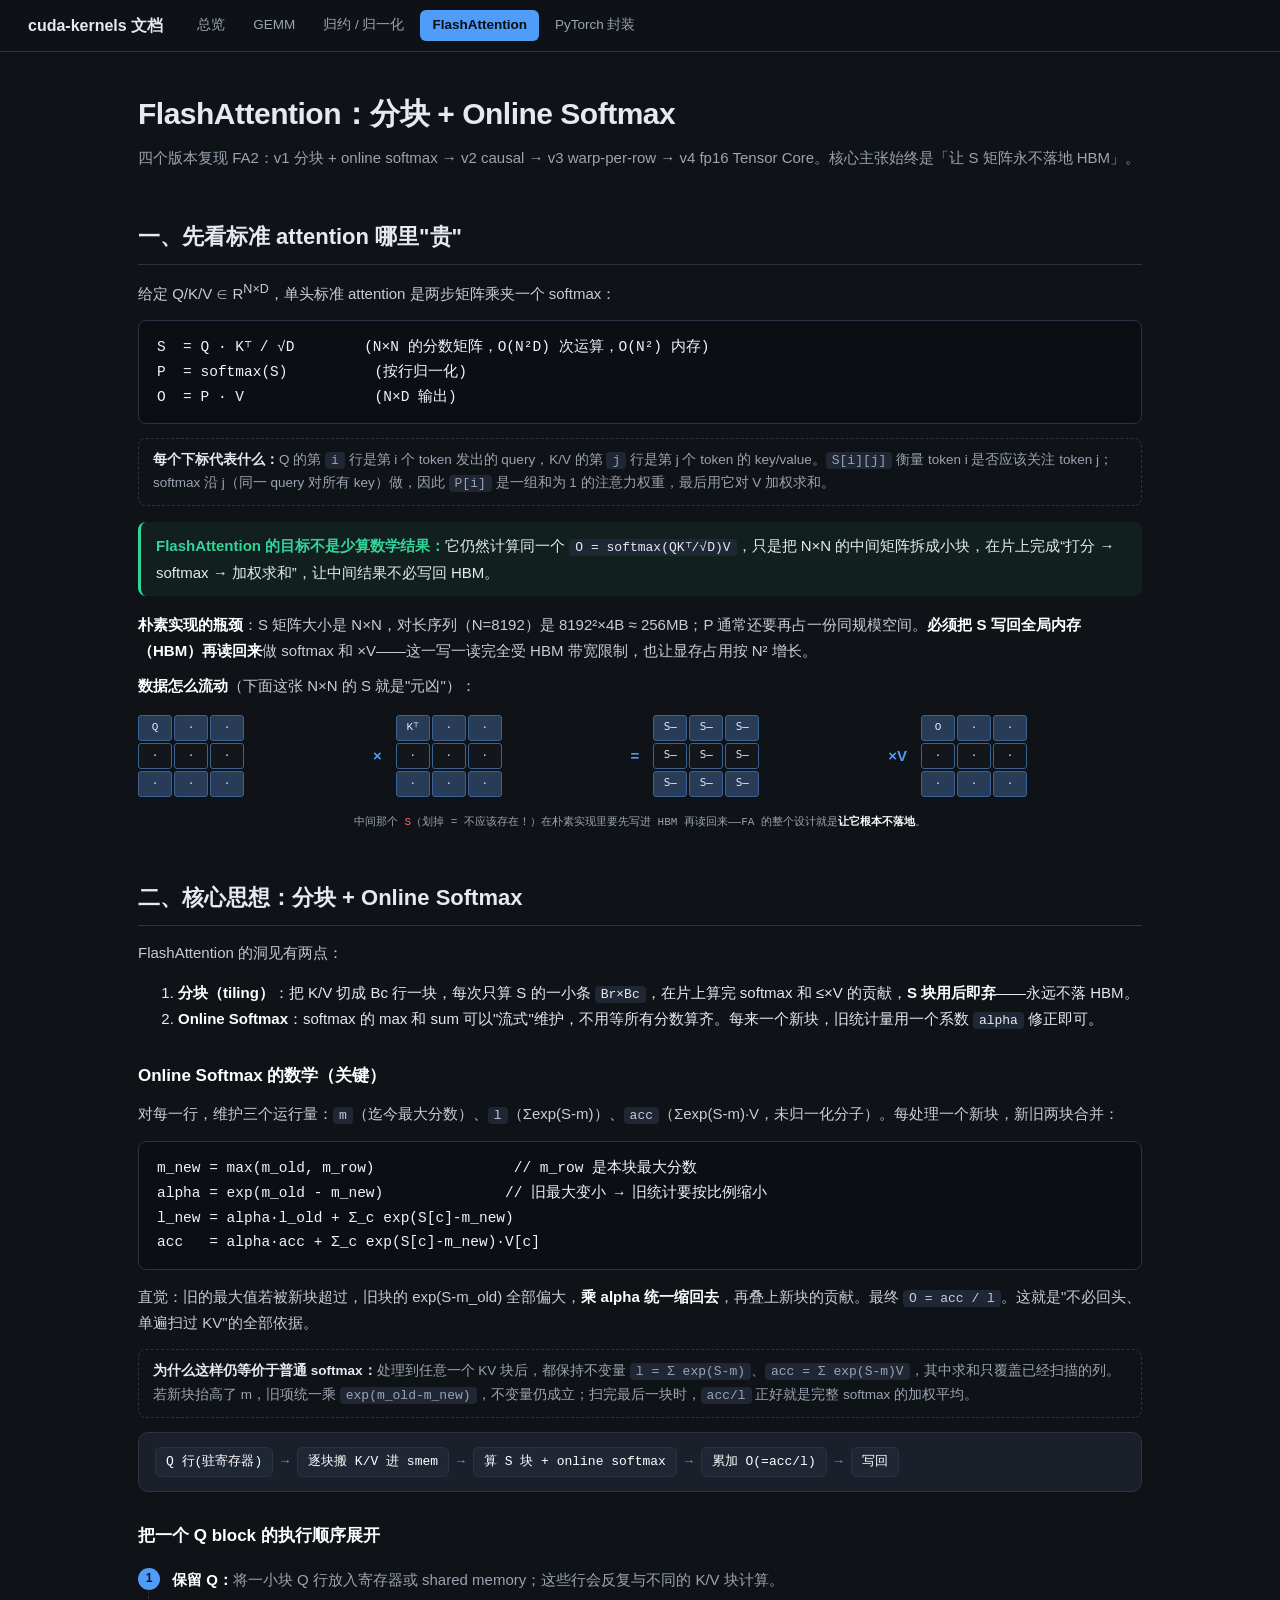
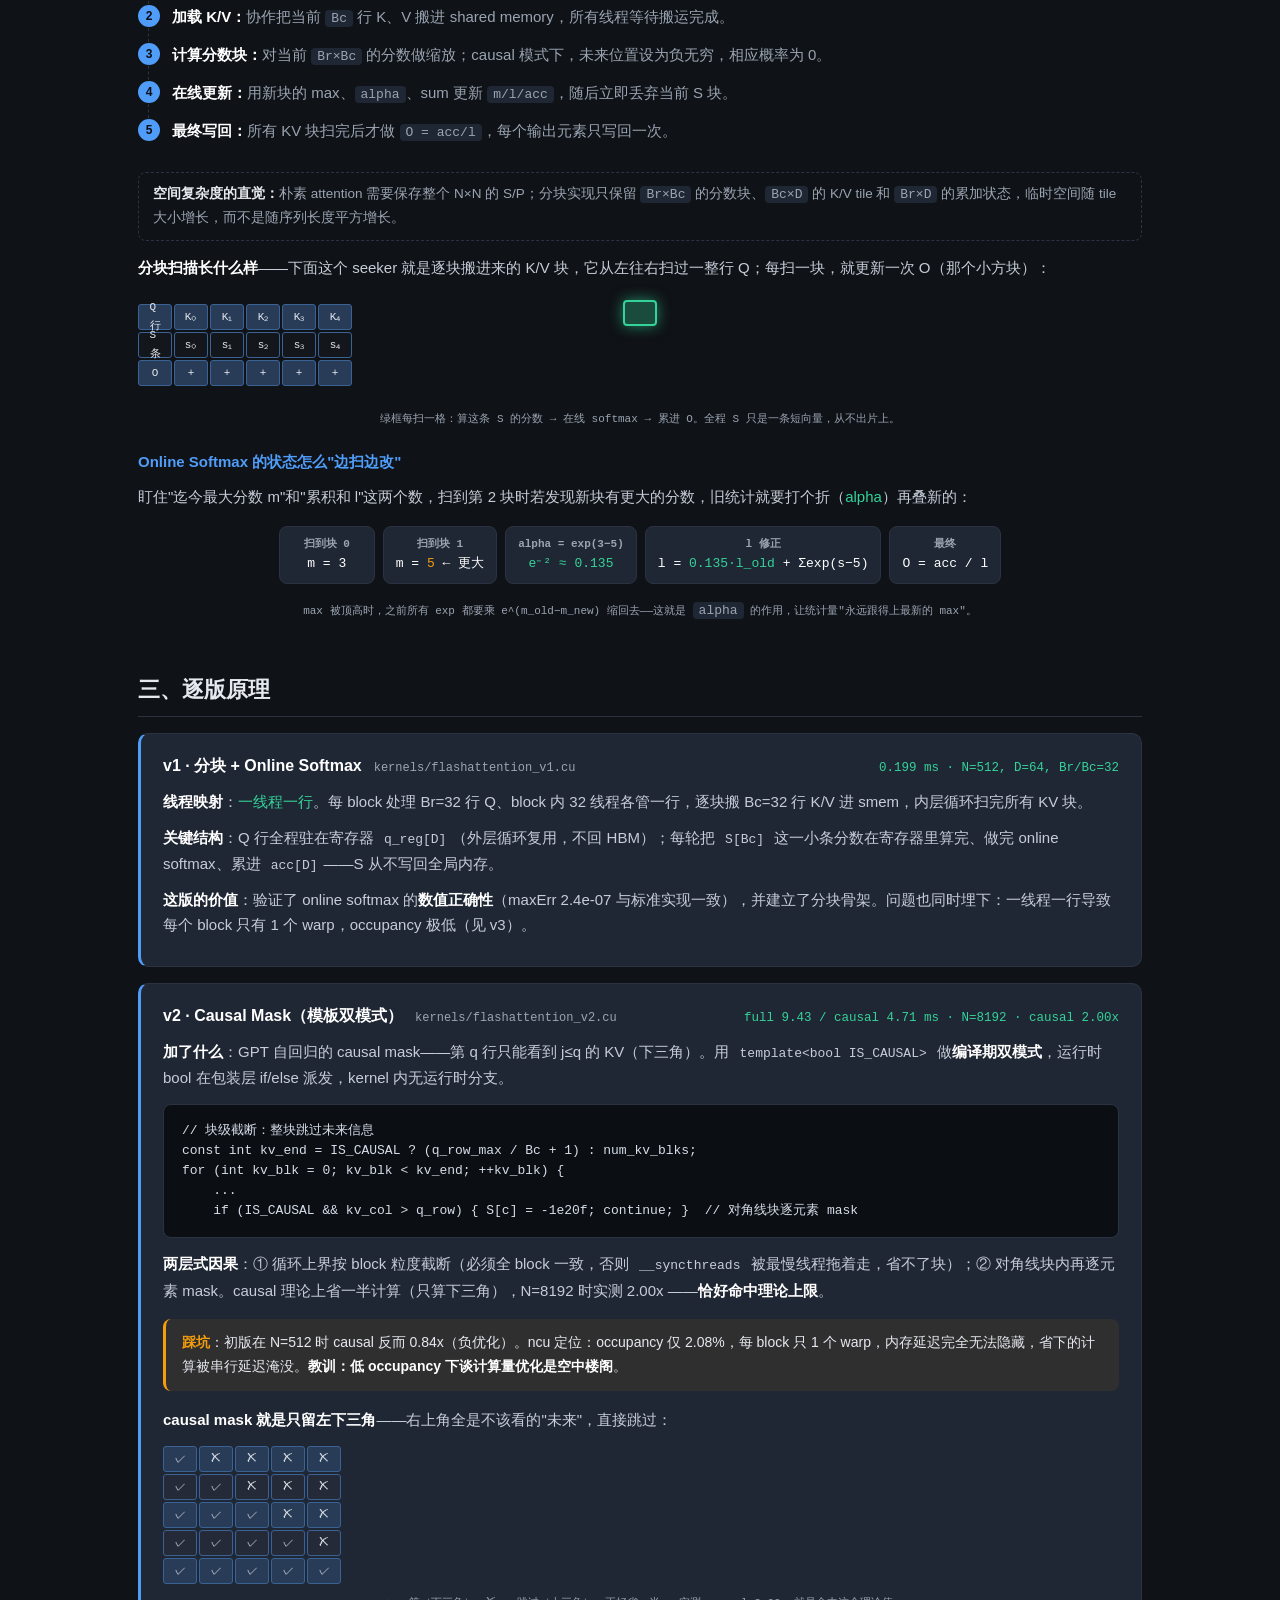
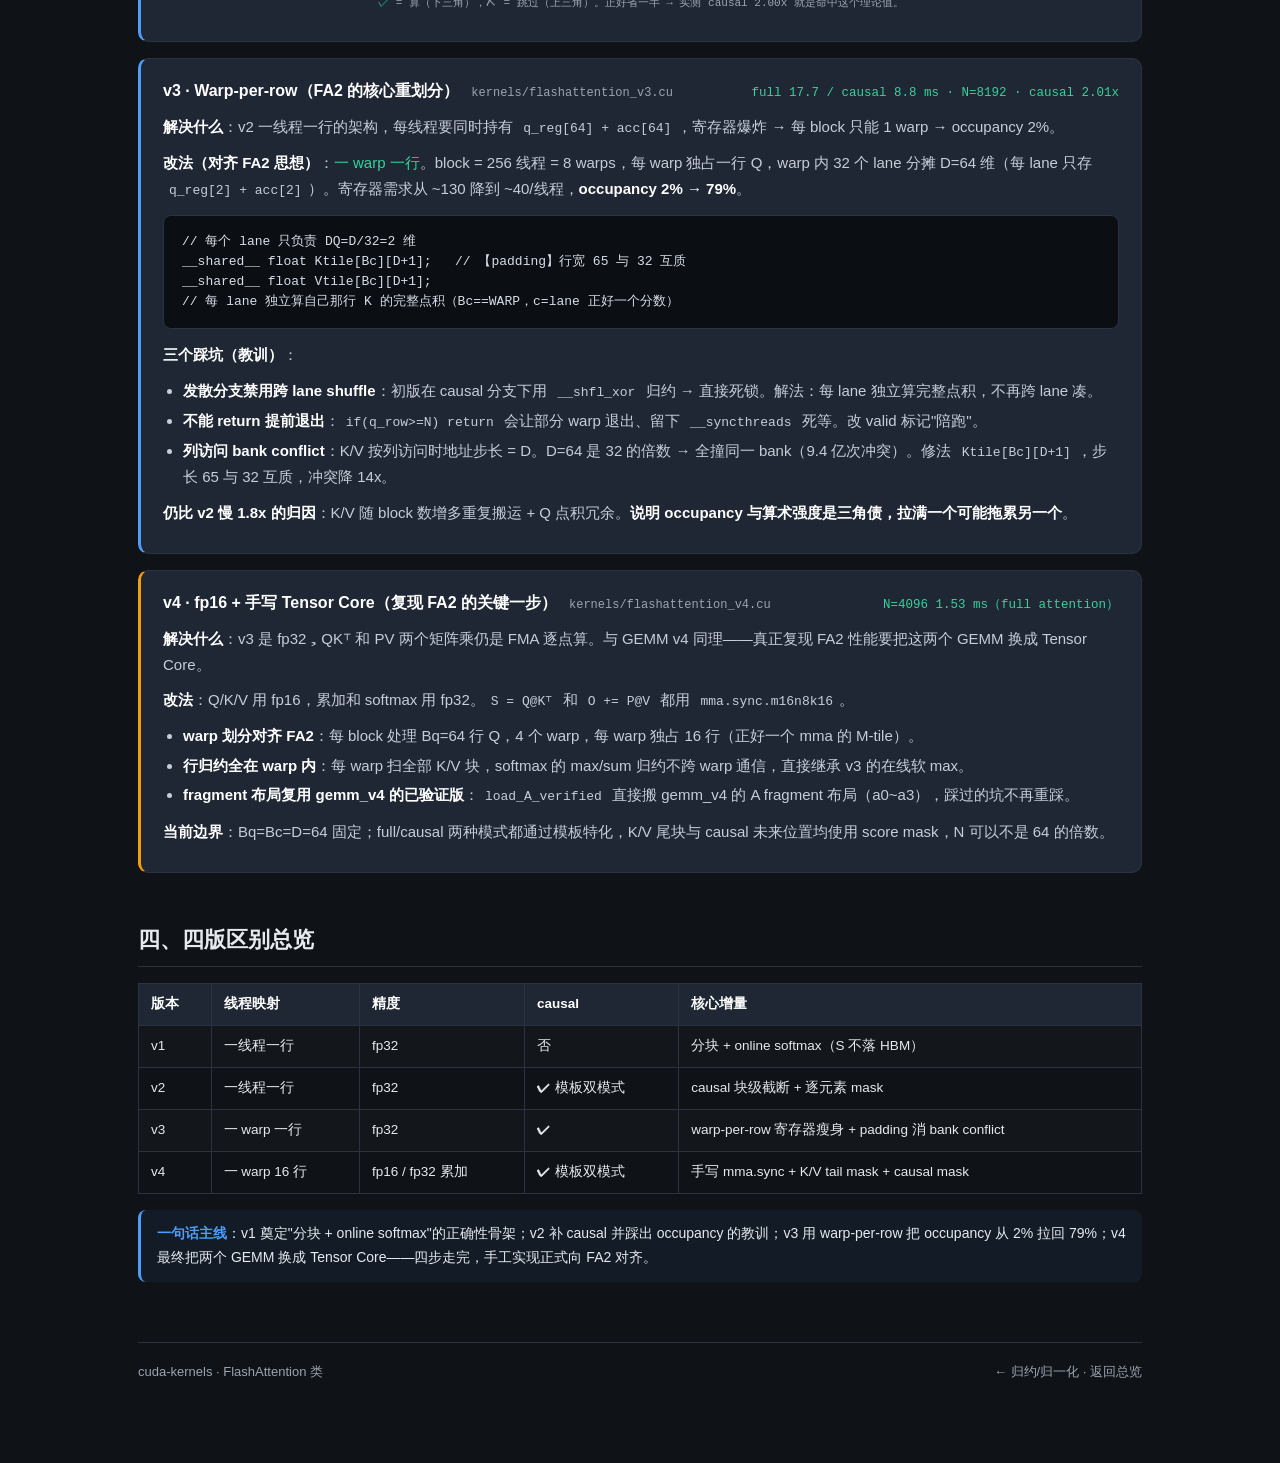
==== commit e78489a3: "feat: add causal fp16 flashattention extension" ====
--- a/docs/flashattention.html
+++ b/docs/flashattention.html
@@ -31,7 +31,9 @@
   <div class="formula">S  = Q · Kᵀ / √D        (N×N 的分数矩阵，O(N²D) 次运算，O(N²) 内存)
 P  = softmax(S)          (按行归一化)
 O  = P · V               (N×D 输出)</div>
-  <p><strong>朴素实现的瓶颈</strong>：S 矩阵大小是 N×N，对长序列（N=8192）是 8192²×4B ≈ 256MB。<strong>必须把 S 写回全局内存（HBM）再读回来</strong>做 softmax 和 ×V——这一写一读完全受 HBM 带宽限制，是 memory-bound 的灾难。</p>
+  <div class="definition"><b>每个下标代表什么：</b>Q 的第 <code>i</code> 行是第 i 个 token 发出的 query，K/V 的第 <code>j</code> 行是第 j 个 token 的 key/value。<code>S[i][j]</code> 衡量 token i 是否应该关注 token j；softmax 沿 j（同一 query 对所有 key）做，因此 <code>P[i]</code> 是一组和为 1 的注意力权重，最后用它对 V 加权求和。</div>
+  <div class="key-answer"><b>FlashAttention 的目标不是少算数学结果：</b>它仍然计算同一个 <code>O = softmax(QKᵀ/√D)V</code>，只是把 N×N 的中间矩阵拆成小块，在片上完成“打分 → softmax → 加权求和”，让中间结果不必写回 HBM。</div>
+  <p><strong>朴素实现的瓶颈</strong>：S 矩阵大小是 N×N，对长序列（N=8192）是 8192²×4B ≈ 256MB；P 通常还要再占一份同规模空间。<strong>必须把 S 写回全局内存（HBM）再读回来</strong>做 softmax 和 ×V——这一写一读完全受 HBM 带宽限制，也让显存占用按 N² 增长。</p>
 
   <p><strong>数据怎么流动</strong>（下面这张 N×N 的 S 就是"元凶"）：</p>
   <div class="move-row" style="gap:14px">
@@ -75,6 +77,7 @@
 l_new = alpha·l_old + Σ_c exp(S[c]-m_new)
 acc   = alpha·acc + Σ_c exp(S[c]-m_new)·V[c]</div>
   <p>直觉：旧的最大值若被新块超过，旧块的 exp(S-m_old) 全部偏大，<strong>乘 alpha 统一缩回去</strong>，再叠上新块的贡献。最终 <code>O = acc / l</code>。这就是"不必回头、单遍扫过 KV"的全部依据。</p>
+  <div class="definition"><b>为什么这样仍等价于普通 softmax：</b>处理到任意一个 KV 块后，都保持不变量 <code>l = Σ exp(S-m)</code>、<code>acc = Σ exp(S-m)V</code>，其中求和只覆盖已经扫描的列。若新块抬高了 m，旧项统一乘 <code>exp(m_old-m_new)</code>，不变量仍成立；扫完最后一块时，<code>acc/l</code> 正好就是完整 softmax 的加权平均。</div>
 
   <div class="flow">
     <span class="node">Q 行(驻寄存器)</span><span class="arrow">→</span>
@@ -83,6 +86,16 @@
     <span class="node">累加 O(=acc/l)</span><span class="arrow">→</span>
     <span class="node">写回</span>
   </div>
+
+  <h3>把一个 Q block 的执行顺序展开</h3>
+  <div class="steps">
+    <div class="step"><b>保留 Q：</b>将一小块 Q 行放入寄存器或 shared memory；这些行会反复与不同的 K/V 块计算。</div>
+    <div class="step"><b>加载 K/V：</b>协作把当前 <code>Bc</code> 行 K、V 搬进 shared memory，所有线程等待搬运完成。</div>
+    <div class="step"><b>计算分数块：</b>对当前 <code>Br×Bc</code> 的分数做缩放；causal 模式下，未来位置设为负无穷，相应概率为 0。</div>
+    <div class="step"><b>在线更新：</b>用新块的 max、<code>alpha</code>、sum 更新 <code>m/l/acc</code>，随后立即丢弃当前 S 块。</div>
+    <div class="step"><b>最终写回：</b>所有 KV 块扫完后才做 <code>O = acc/l</code>，每个输出元素只写回一次。</div>
+  </div>
+  <p class="definition"><b>空间复杂度的直觉：</b>朴素 attention 需要保存整个 N×N 的 S/P；分块实现只保留 <code>Br×Bc</code> 的分数块、<code>Bc×D</code> 的 K/V tile 和 <code>Br×D</code> 的累加状态，临时空间随 tile 大小增长，而不是随序列长度平方增长。</p>
 
   <p><strong>分块扫描长什么样</strong>——下面这个 seeker 就是逐块搬进来的 K/V 块，它从左往右扫过一整行 Q；每扫一块，就更新一次 O（那个小方块）：</p>
   <div class="slide">
@@ -186,7 +199,7 @@
       <li><strong>行归约全在 warp 内</strong>：每 warp 扫全部 K/V 块，softmax 的 max/sum 归约不跨 warp 通信，直接继承 v3 的在线软 max。</li>
       <li><strong>fragment 布局复用 gemm_v4 的已验证版</strong>：<code>load_A_verified</code> 直接搬 gemm_v4 的 A fragment 布局（a0~a3），踩过的坑不再重踩。</li>
     </ul>
-    <p><strong>当前边界</strong>：Stage 1 只做 full attention（非 causal），Bq=Bc=D=64 固定，N 需被 64 整除——纯最小实现，先验证 mma 通路与布局正确，与 GEMM v4 定位一致。</p>
+    <p><strong>当前边界</strong>：Bq=Bc=D=64 固定；full/causal 两种模式都通过模板特化，K/V 尾块与 causal 未来位置均使用 score mask，N 可以不是 64 的倍数。</p>
   </div>
 
   <h2>四、四版区别总览</h2>
@@ -195,7 +208,7 @@
     <tr><td>v1</td><td>一线程一行</td><td>fp32</td><td>否</td><td>分块 + online softmax（S 不落 HBM）</td></tr>
     <tr><td>v2</td><td>一线程一行</td><td>fp32</td><td>✔ 模板双模式</td><td>causal 块级截断 + 逐元素 mask</td></tr>
     <tr><td>v3</td><td>一 warp 一行</td><td>fp32</td><td>✔</td><td>warp-per-row 寄存器瘦身 + padding 消 bank conflict</td></tr>
-    <tr><td>v4</td><td>一 warp 16 行</td><td>fp16 / fp32 累加</td><td>否（Stage 1）</td><td>手写 mma.sync 做 QKᵀ 与 PV</td></tr>
+    <tr><td>v4</td><td>一 warp 16 行</td><td>fp16 / fp32 累加</td><td>✔ 模板双模式</td><td>手写 mma.sync + K/V tail mask + causal mask</td></tr>
   </table>
 
   <div class="note"><b>一句话主线</b>：v1 奠定"分块 + online softmax"的正确性骨架；v2 补 causal 并踩出 occupancy 的教训；v3 用 warp-per-row 把 occupancy 从 2% 拉回 79%；v4 最终把两个 GEMM 换成 Tensor Core——四步走完，手工实现正式向 FA2 对齐。</div>
--- a/docs/assets/style.css
+++ b/docs/assets/style.css
@@ -87,6 +87,48 @@
 .card p { margin: 6px 0; font-size: 13.5px; color: var(--text-dim); }
 .card .more { display: inline-block; margin-top: 8px; font-size: 13.5px; font-weight: 600; }
 
+/* ---- 阅读引导 / 概念提示 ---- */
+.reading-guide {
+  background: linear-gradient(135deg, rgba(79,156,249,.10), rgba(52,211,153,.05));
+  border: 1px solid var(--border); border-radius: 12px;
+  padding: 18px 20px; margin: 24px 0 30px;
+}
+.reading-guide h2 { margin: 0 0 12px; padding: 0; border: 0; font-size: 18px; }
+.guide-grid { display: grid; grid-template-columns: repeat(3, 1fr); gap: 12px; }
+.guide-item {
+  background: rgba(15,18,22,.38); border: 1px solid var(--border);
+  border-radius: 8px; padding: 12px 14px;
+}
+.guide-item b { display: block; color: #fff; margin-bottom: 3px; }
+.guide-item span { color: var(--text-dim); font-size: 13px; }
+.key-answer {
+  border-left: 3px solid var(--accent-2);
+  background: rgba(52,211,153,.07); border-radius: 8px;
+  padding: 11px 15px; margin: 16px 0;
+}
+.key-answer b { color: var(--accent-2); }
+.definition {
+  border: 1px dashed var(--border); border-radius: 8px;
+  padding: 10px 14px; margin: 14px 0; color: var(--text-dim);
+  font-size: 13.5px;
+}
+.definition b { color: var(--text); }
+.steps { counter-reset: doc-step; margin: 16px 0; }
+.steps .step {
+  position: relative; padding: 0 0 12px 34px; color: var(--text-dim);
+}
+.steps .step::before {
+  counter-increment: doc-step; content: counter(doc-step);
+  position: absolute; left: 0; top: 1px; width: 22px; height: 22px;
+  border-radius: 50%; display: grid; place-items: center;
+  background: var(--accent); color: #0b0e13; font-weight: 700; font-size: 12px;
+}
+.steps .step:not(:last-child)::after {
+  content: ""; position: absolute; left: 10px; top: 24px; bottom: 0;
+  border-left: 1px dashed var(--border);
+}
+.steps .step b { color: #fff; }
+
 /* ---- 算子版本卡片 ---- */
 .op {
   background: var(--card-2); border: 1px solid var(--border);
@@ -185,6 +227,16 @@
   background: transparent;
   border-collapse: separate;
 }
+/* 关键修复：HTML 用 <table><tr><td>，但 .mx 是 grid。
+   浏览器会自动在 <tr> 外插入 <tbody>；如果 tbody/tr 仍保留表格布局，
+   它们会阻断 grid，让单元格布局异常、看起来只显示第一列。
+   移除这两个中间盒子后，<td> 才能直接成为 grid 项，
+   按 grid-template-columns 正确排布成多列。 */
+.mx tbody { display: contents; }
+.mx tr { display: contents; }
+/* grid 不认 HTML 的 colspan，用属性选择器把跨度映射成 grid-column */
+.mx td[colspan="2"] { grid-column: span 2; }
+.mx td[colspan="8"] { grid-column: span 8; }
 .mx-cell {
   --c: var(--accent);
   width: 34px; height: 26px;
@@ -278,4 +330,5 @@
 @media (max-width: 640px) {
   .wrap { padding: 24px 16px 60px; }
   .topbar { padding: 10px 16px; gap: 10px; }
-}
+  .guide-grid { grid-template-columns: 1fr; }
+}
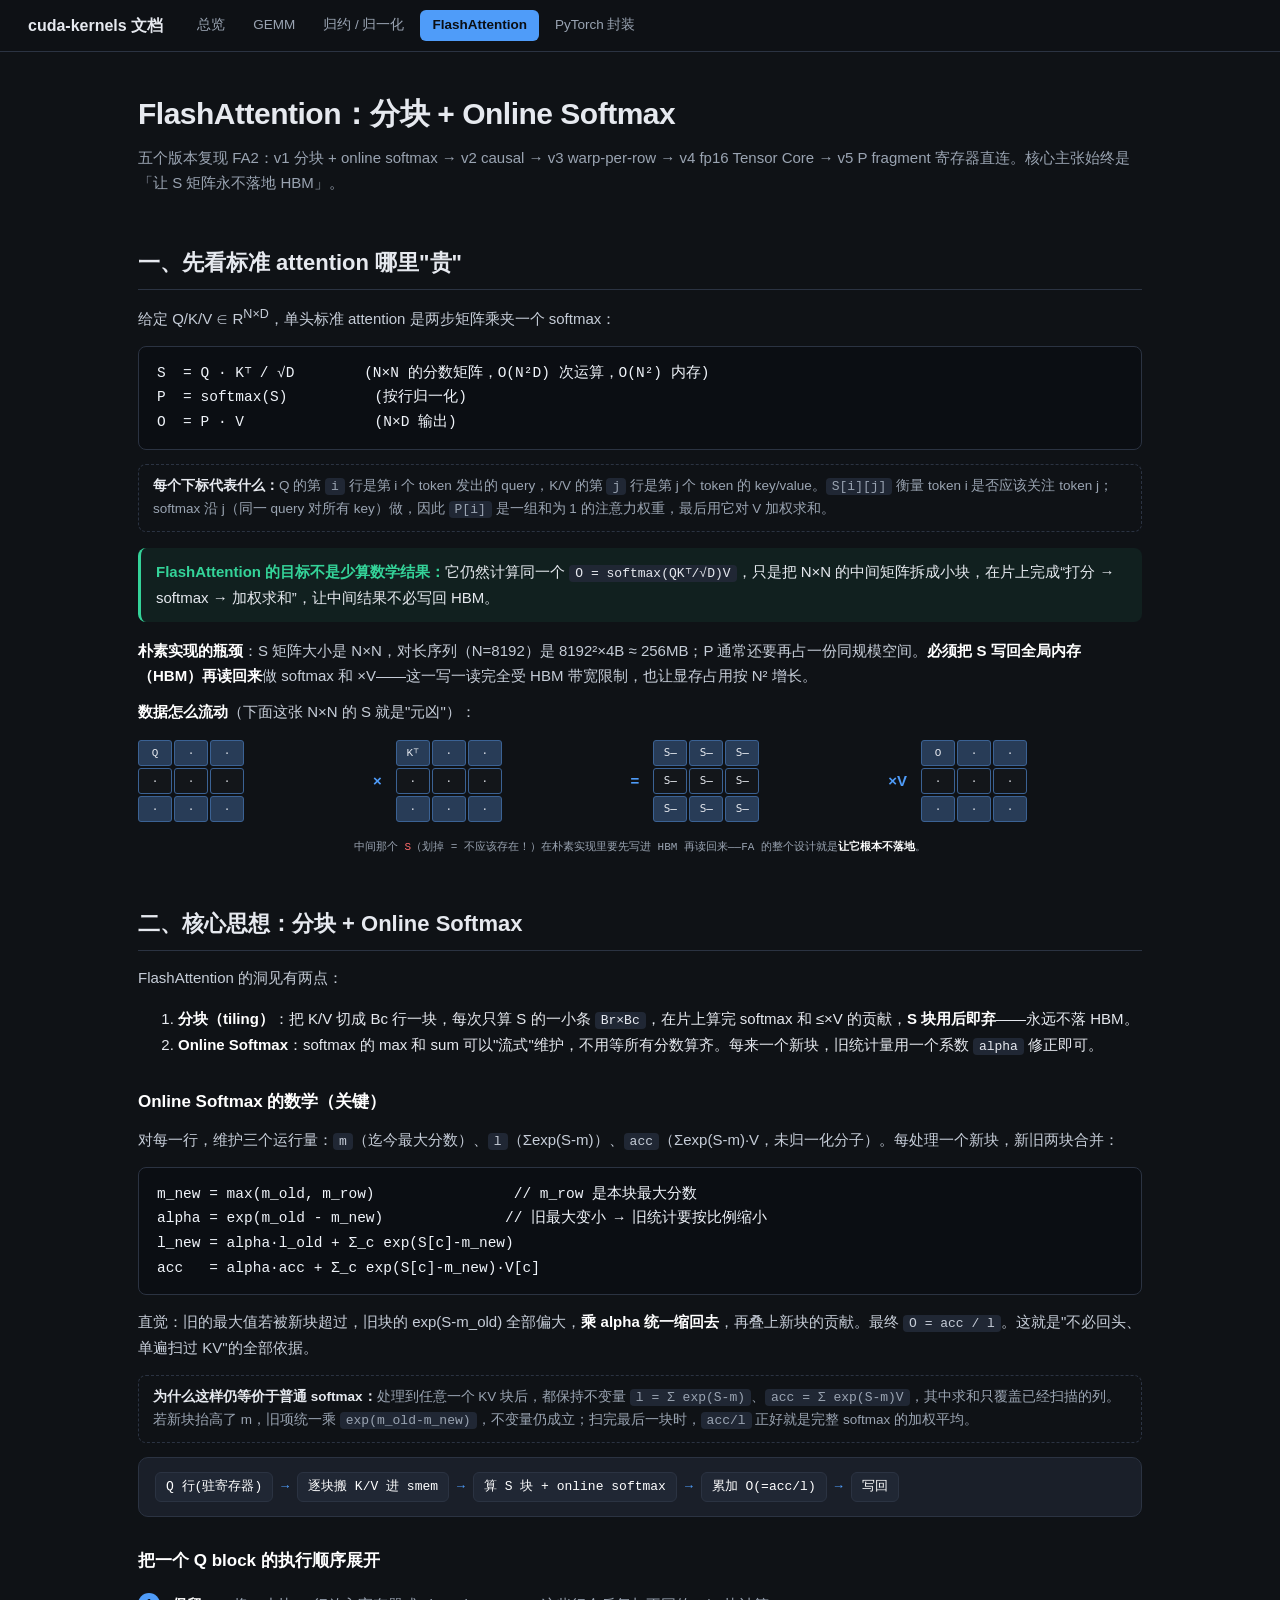
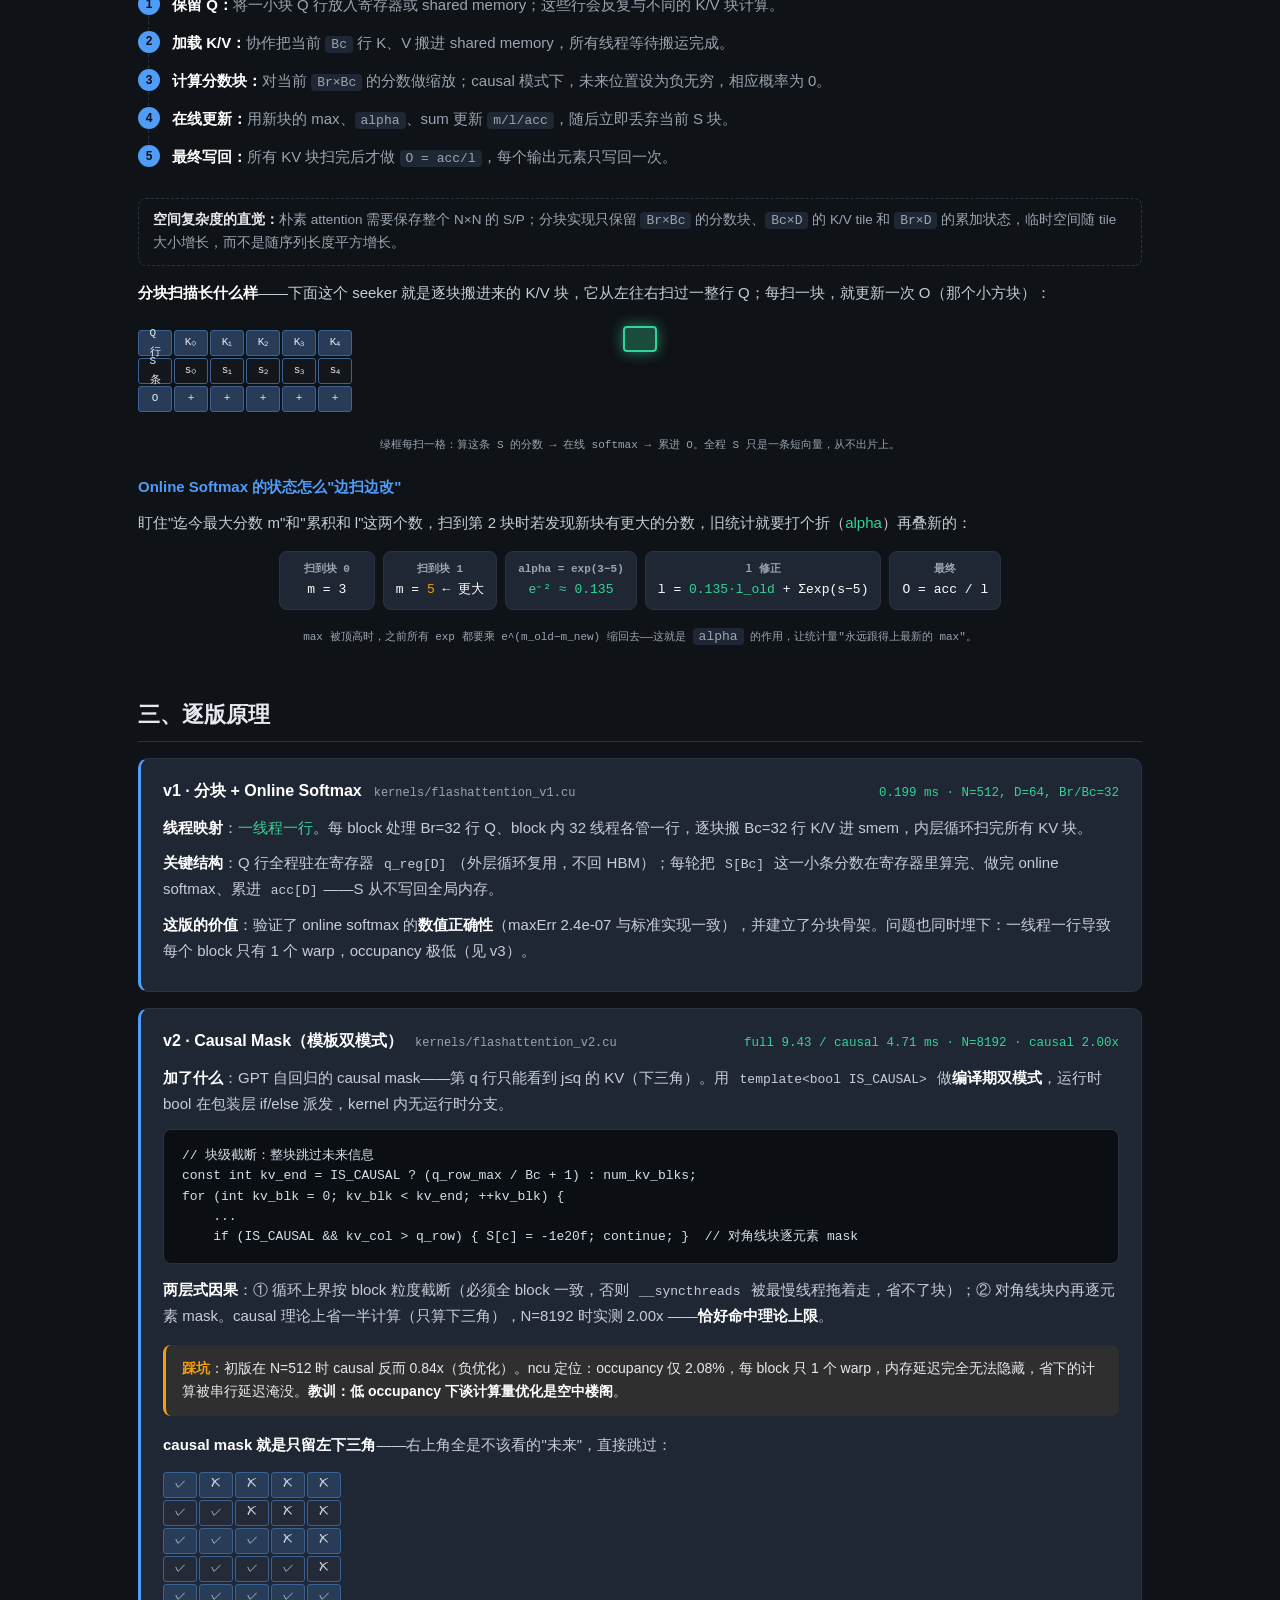
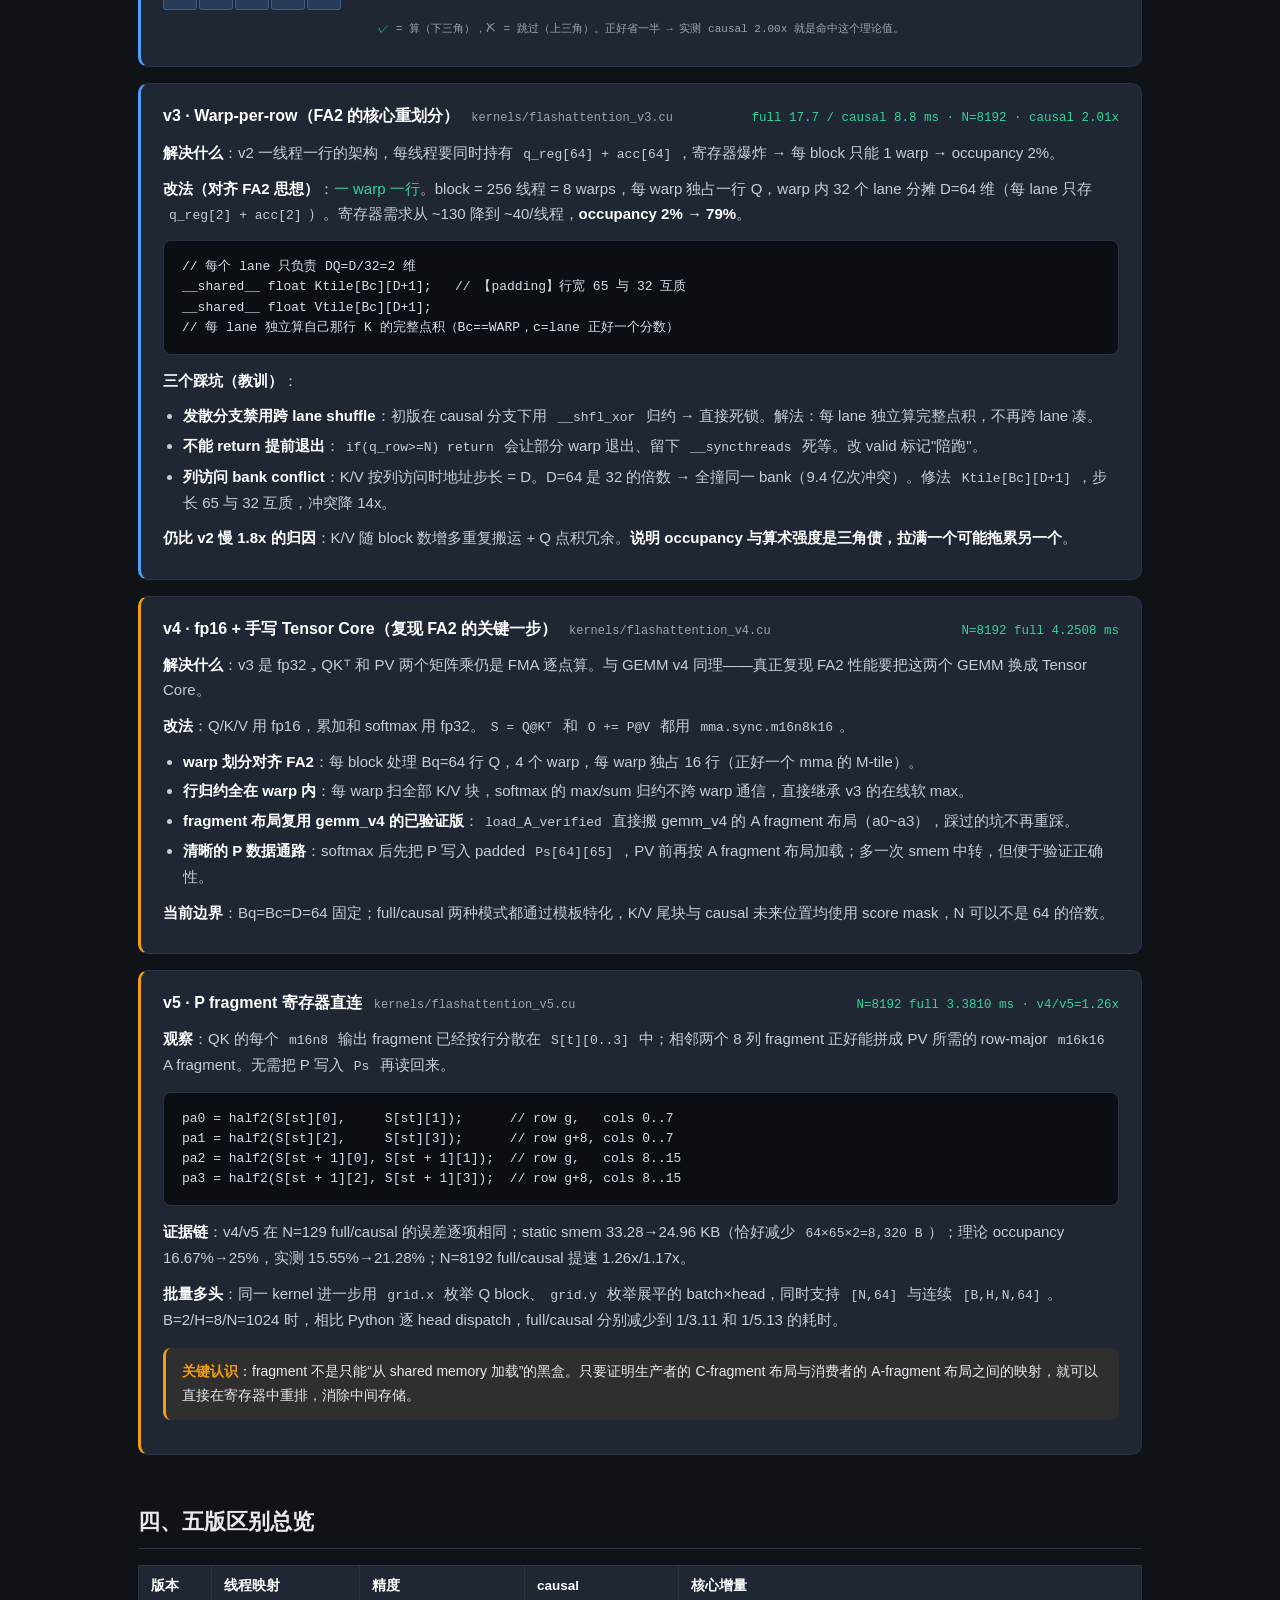
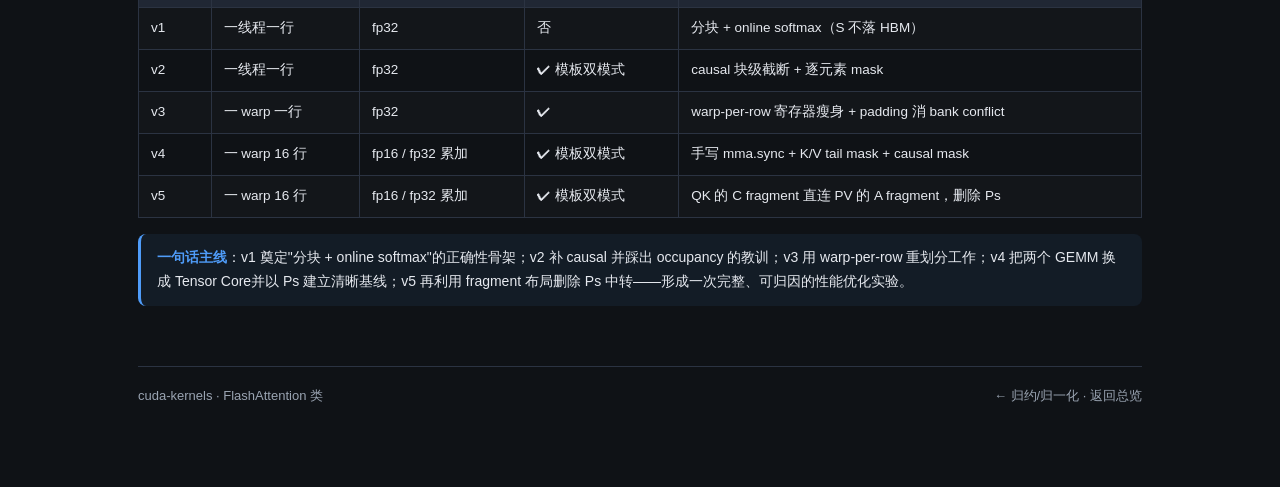
==== commit fc90074b: "feat: add FlashAttention v5 register-P and batched heads" ====
--- a/docs/flashattention.html
+++ b/docs/flashattention.html
@@ -23,7 +23,7 @@
 
   <div class="hero">
     <h1>FlashAttention：分块 + Online Softmax</h1>
-    <p class="sub">四个版本复现 FA2：v1 分块 + online softmax → v2 causal → v3 warp-per-row → v4 fp16 Tensor Core。核心主张始终是「让 S 矩阵永不落地 HBM」。</p>
+    <p class="sub">五个版本复现 FA2：v1 分块 + online softmax → v2 causal → v3 warp-per-row → v4 fp16 Tensor Core → v5 P fragment 寄存器直连。核心主张始终是「让 S 矩阵永不落地 HBM」。</p>
   </div>
 
   <h2>一、先看标准 attention 哪里"贵"</h2>
@@ -190,7 +190,7 @@
     <div class="op-head">
       <span class="op-title">v4 · fp16 + 手写 Tensor Core（复现 FA2 的关键一步）</span>
       <span class="op-file">kernels/flashattention_v4.cu</span>
-      <span class="op-perf">N=4096 1.53 ms（full attention）</span>
+      <span class="op-perf">N=8192 full 4.2508 ms</span>
     </div>
     <p><strong>解决什么</strong>：v3 是 fp32，QKᵀ 和 PV 两个矩阵乘仍是 FMA 逐点算。与 GEMM v4 同理——真正复现 FA2 性能要把这两个 GEMM 换成 Tensor Core。</p>
     <p><strong>改法</strong>：Q/K/V 用 fp16，累加和 softmax 用 fp32。<code>S = Q@Kᵀ</code> 和 <code>O += P@V</code> 都用 <code>mma.sync.m16n8k16</code>。</p>
@@ -198,20 +198,38 @@
       <li><strong>warp 划分对齐 FA2</strong>：每 block 处理 Bq=64 行 Q，4 个 warp，每 warp 独占 16 行（正好一个 mma 的 M-tile）。</li>
       <li><strong>行归约全在 warp 内</strong>：每 warp 扫全部 K/V 块，softmax 的 max/sum 归约不跨 warp 通信，直接继承 v3 的在线软 max。</li>
       <li><strong>fragment 布局复用 gemm_v4 的已验证版</strong>：<code>load_A_verified</code> 直接搬 gemm_v4 的 A fragment 布局（a0~a3），踩过的坑不再重踩。</li>
+      <li><strong>清晰的 P 数据通路</strong>：softmax 后先把 P 写入 padded <code>Ps[64][65]</code>，PV 前再按 A fragment 布局加载；多一次 smem 中转，但便于验证正确性。</li>
     </ul>
     <p><strong>当前边界</strong>：Bq=Bc=D=64 固定；full/causal 两种模式都通过模板特化，K/V 尾块与 causal 未来位置均使用 score mask，N 可以不是 64 的倍数。</p>
   </div>
 
-  <h2>四、四版区别总览</h2>
+  <div class="op v-highlight">
+    <div class="op-head">
+      <span class="op-title">v5 · P fragment 寄存器直连</span>
+      <span class="op-file">kernels/flashattention_v5.cu</span>
+      <span class="op-perf">N=8192 full 3.3810 ms · v4/v5=1.26x</span>
+    </div>
+    <p><strong>观察</strong>：QK 的每个 <code>m16n8</code> 输出 fragment 已经按行分散在 <code>S[t][0..3]</code> 中；相邻两个 8 列 fragment 正好能拼成 PV 所需的 row-major <code>m16k16</code> A fragment。无需把 P 写入 <code>Ps</code> 再读回来。</p>
+    <pre>pa0 = half2(S[st][0],     S[st][1]);      // row g,   cols 0..7
+pa1 = half2(S[st][2],     S[st][3]);      // row g+8, cols 0..7
+pa2 = half2(S[st + 1][0], S[st + 1][1]);  // row g,   cols 8..15
+pa3 = half2(S[st + 1][2], S[st + 1][3]);  // row g+8, cols 8..15</pre>
+    <p><strong>证据链</strong>：v4/v5 在 N=129 full/causal 的误差逐项相同；static smem 33.28→24.96 KB（恰好减少 <code>64×65×2=8,320 B</code>）；理论 occupancy 16.67%→25%，实测 15.55%→21.28%；N=8192 full/causal 提速 1.26x/1.17x。</p>
+    <p><strong>批量多头</strong>：同一 kernel 进一步用 <code>grid.x</code> 枚举 Q block、<code>grid.y</code> 枚举展平的 batch×head，同时支持 <code>[N,64]</code> 与连续 <code>[B,H,N,64]</code>。B=2/H=8/N=1024 时，相比 Python 逐 head dispatch，full/causal 分别减少到 1/3.11 和 1/5.13 的耗时。</p>
+    <div class="tip"><b>关键认识</b>：fragment 不是只能“从 shared memory 加载”的黑盒。只要证明生产者的 C-fragment 布局与消费者的 A-fragment 布局之间的映射，就可以直接在寄存器中重排，消除中间存储。</div>
+  </div>
+
+  <h2>四、五版区别总览</h2>
   <table>
     <tr><th>版本</th><th>线程映射</th><th>精度</th><th>causal</th><th>核心增量</th></tr>
     <tr><td>v1</td><td>一线程一行</td><td>fp32</td><td>否</td><td>分块 + online softmax（S 不落 HBM）</td></tr>
     <tr><td>v2</td><td>一线程一行</td><td>fp32</td><td>✔ 模板双模式</td><td>causal 块级截断 + 逐元素 mask</td></tr>
     <tr><td>v3</td><td>一 warp 一行</td><td>fp32</td><td>✔</td><td>warp-per-row 寄存器瘦身 + padding 消 bank conflict</td></tr>
     <tr><td>v4</td><td>一 warp 16 行</td><td>fp16 / fp32 累加</td><td>✔ 模板双模式</td><td>手写 mma.sync + K/V tail mask + causal mask</td></tr>
+    <tr><td>v5</td><td>一 warp 16 行</td><td>fp16 / fp32 累加</td><td>✔ 模板双模式</td><td>QK 的 C fragment 直连 PV 的 A fragment，删除 Ps</td></tr>
   </table>
 
-  <div class="note"><b>一句话主线</b>：v1 奠定"分块 + online softmax"的正确性骨架；v2 补 causal 并踩出 occupancy 的教训；v3 用 warp-per-row 把 occupancy 从 2% 拉回 79%；v4 最终把两个 GEMM 换成 Tensor Core——四步走完，手工实现正式向 FA2 对齐。</div>
+  <div class="note"><b>一句话主线</b>：v1 奠定"分块 + online softmax"的正确性骨架；v2 补 causal 并踩出 occupancy 的教训；v3 用 warp-per-row 重划分工作；v4 把两个 GEMM 换成 Tensor Core并以 Ps 建立清晰基线；v5 再利用 fragment 布局删除 Ps 中转——形成一次完整、可归因的性能优化实验。</div>
 
   <div class="footer">
     <span>cuda-kernels · FlashAttention 类</span>
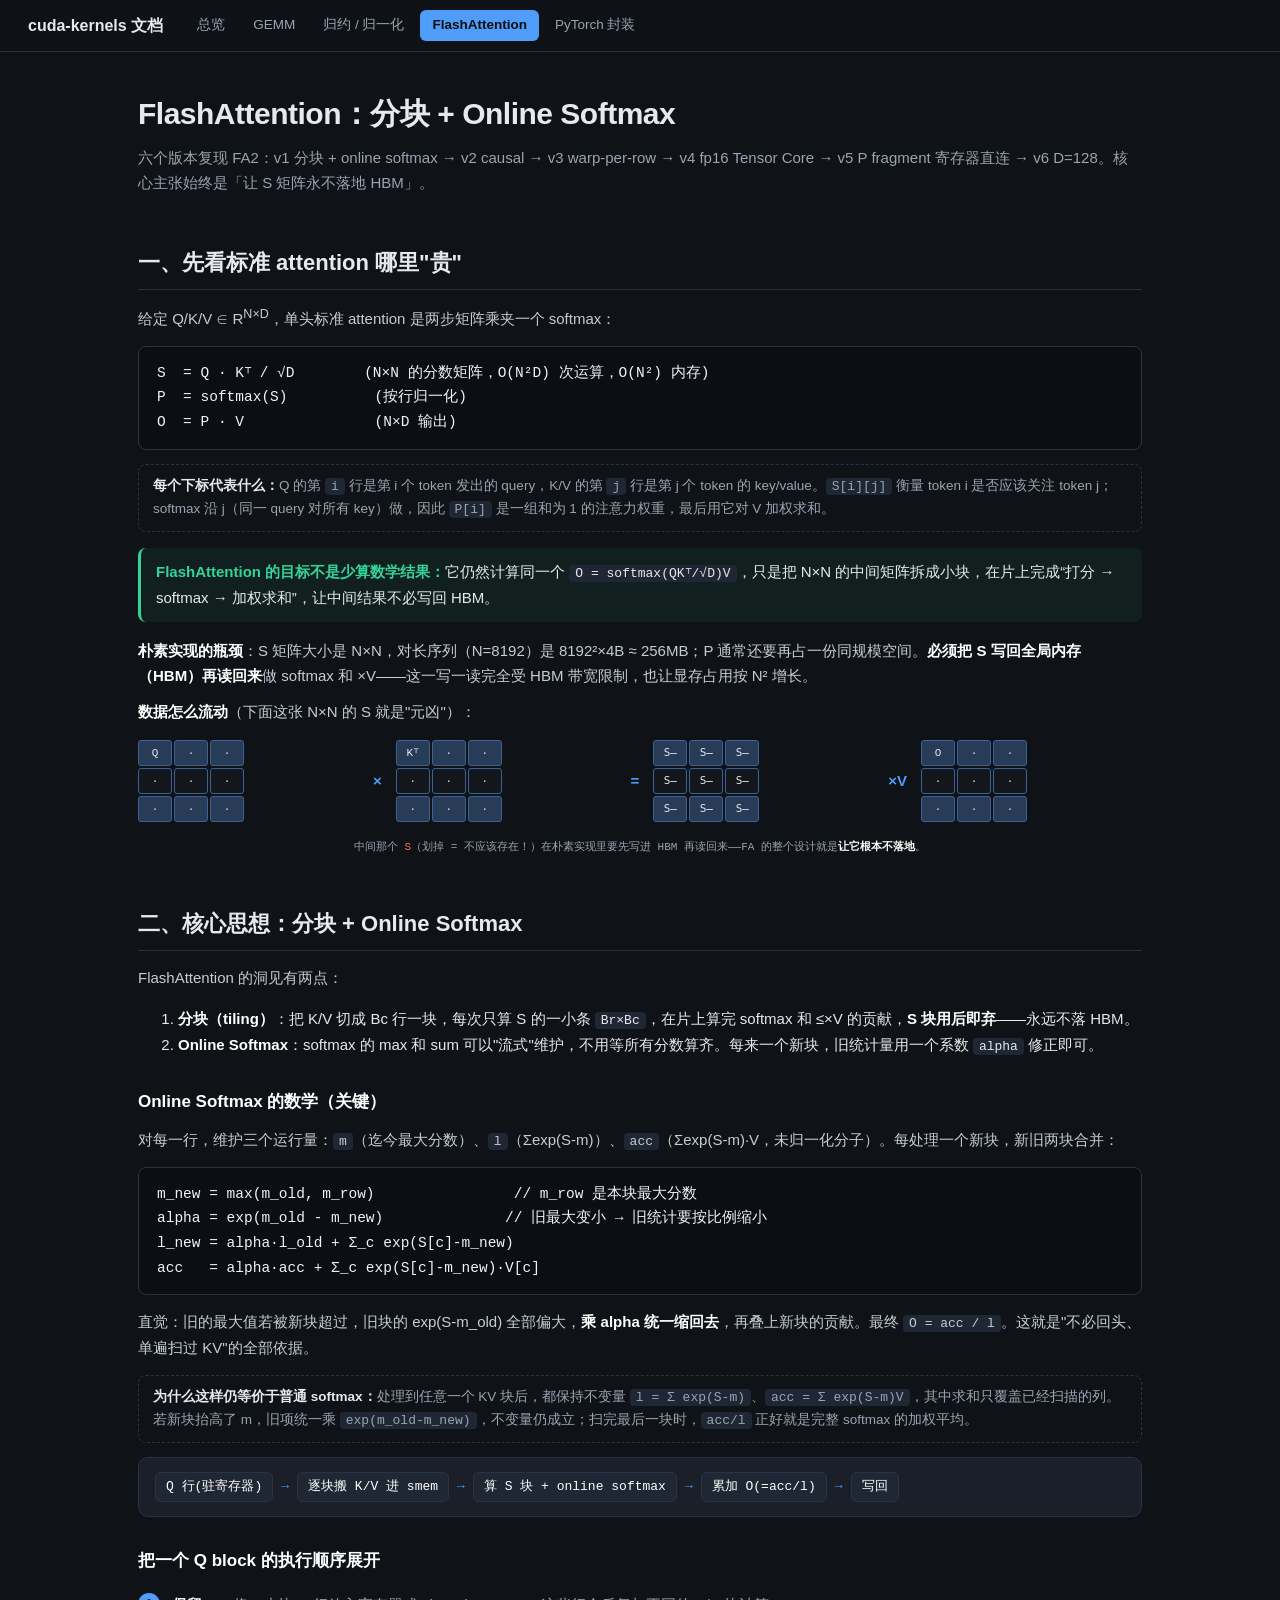
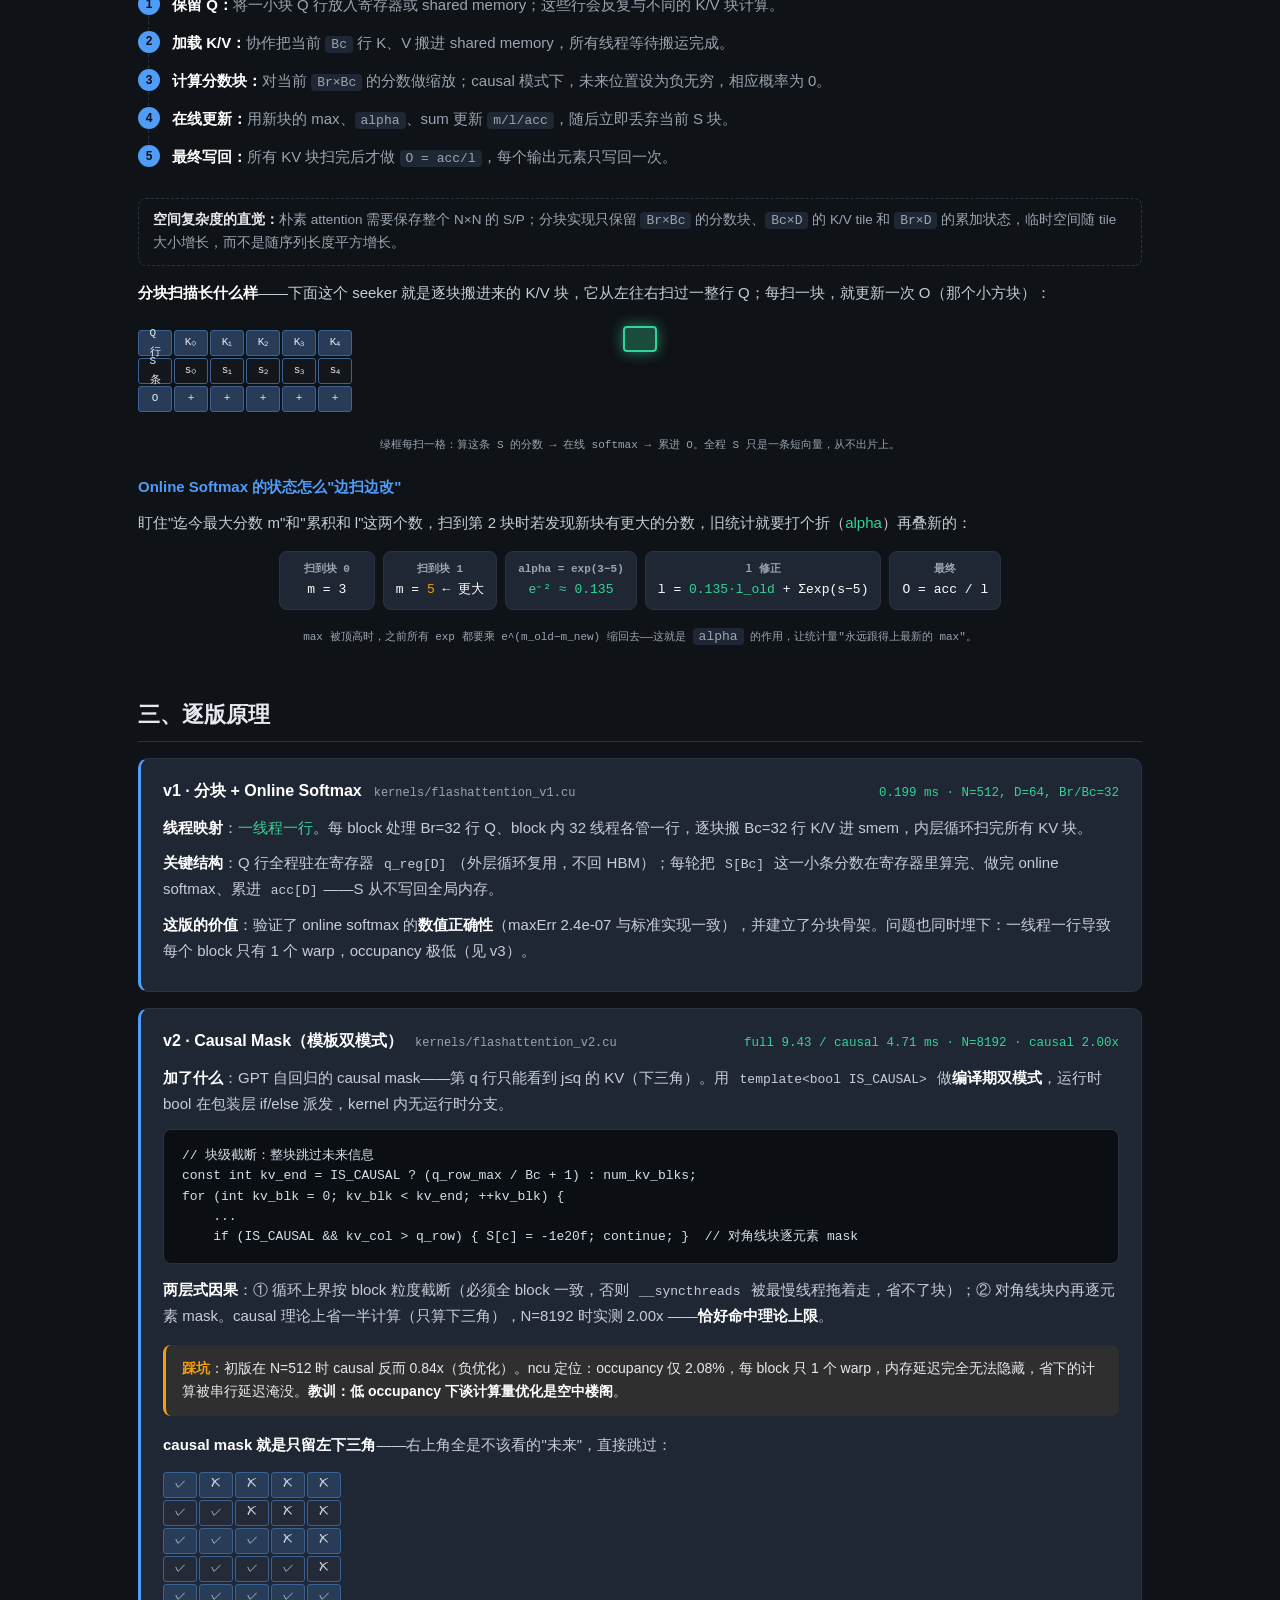
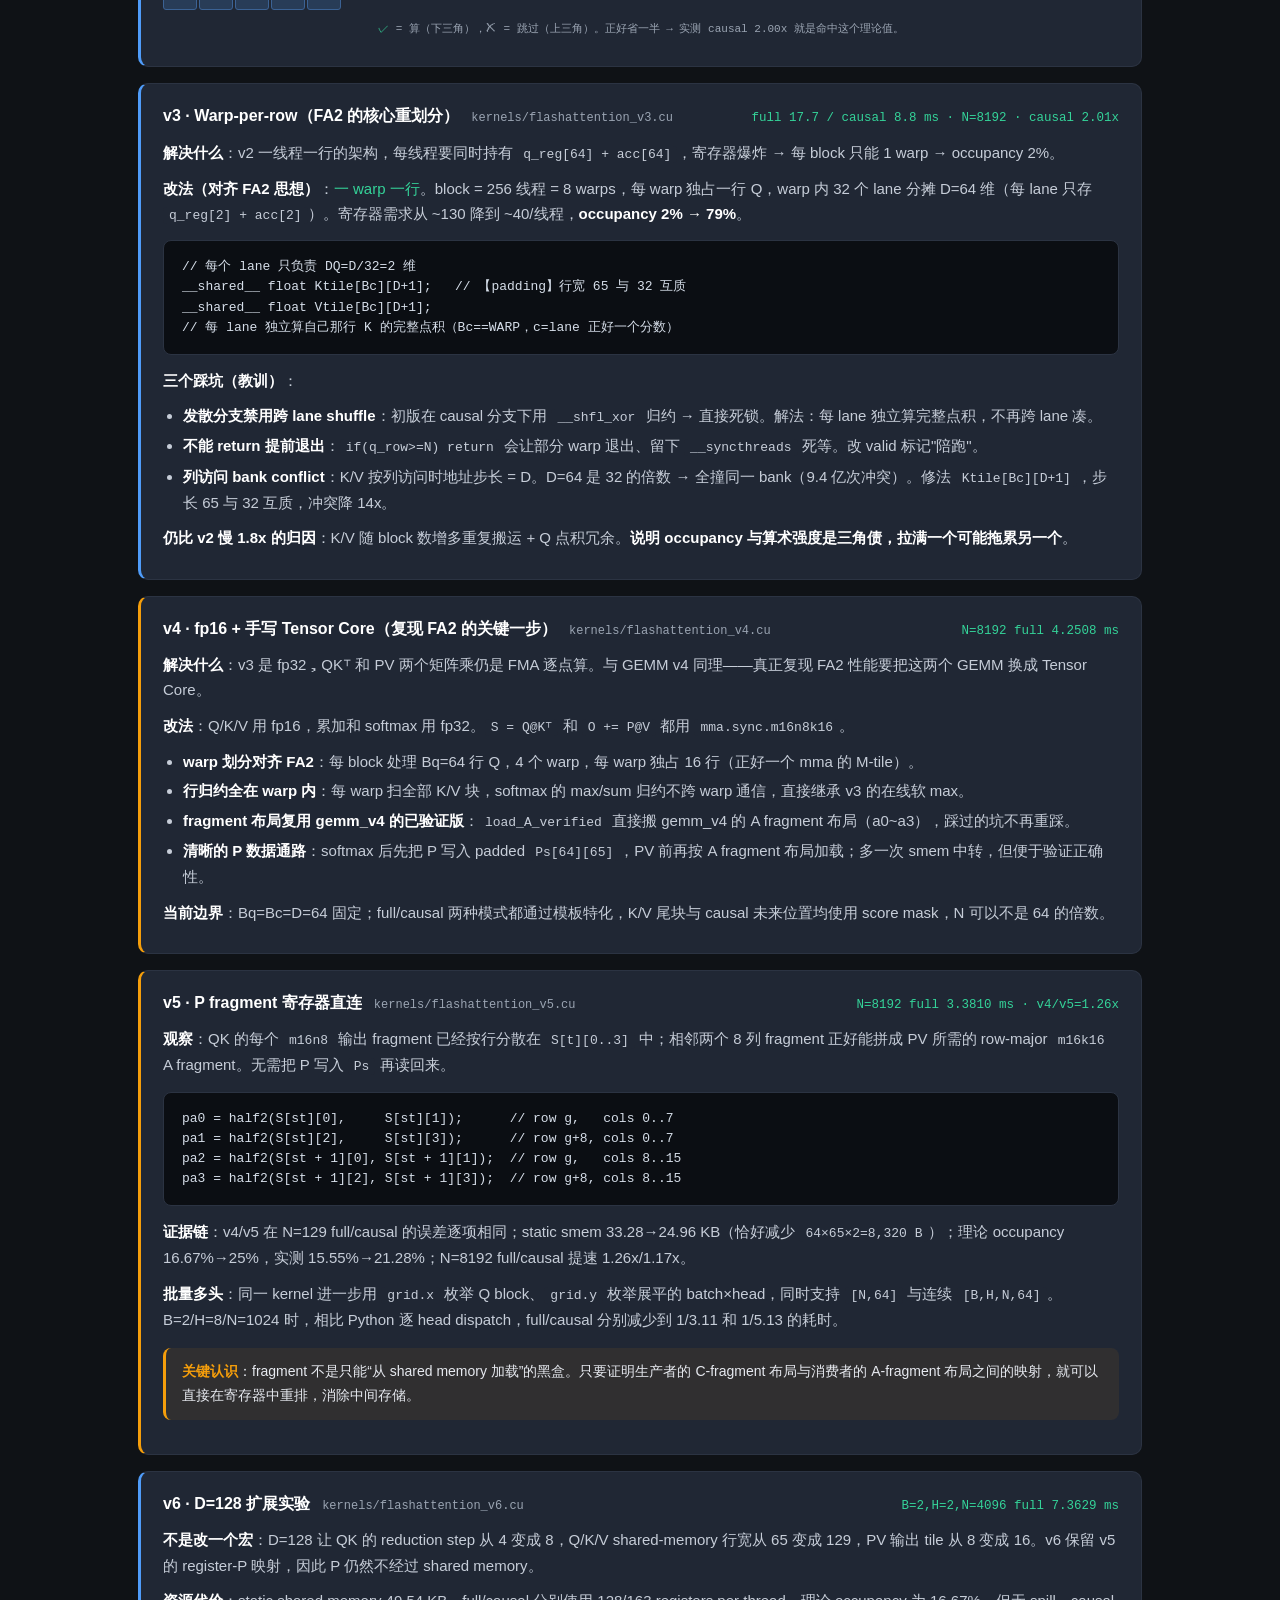
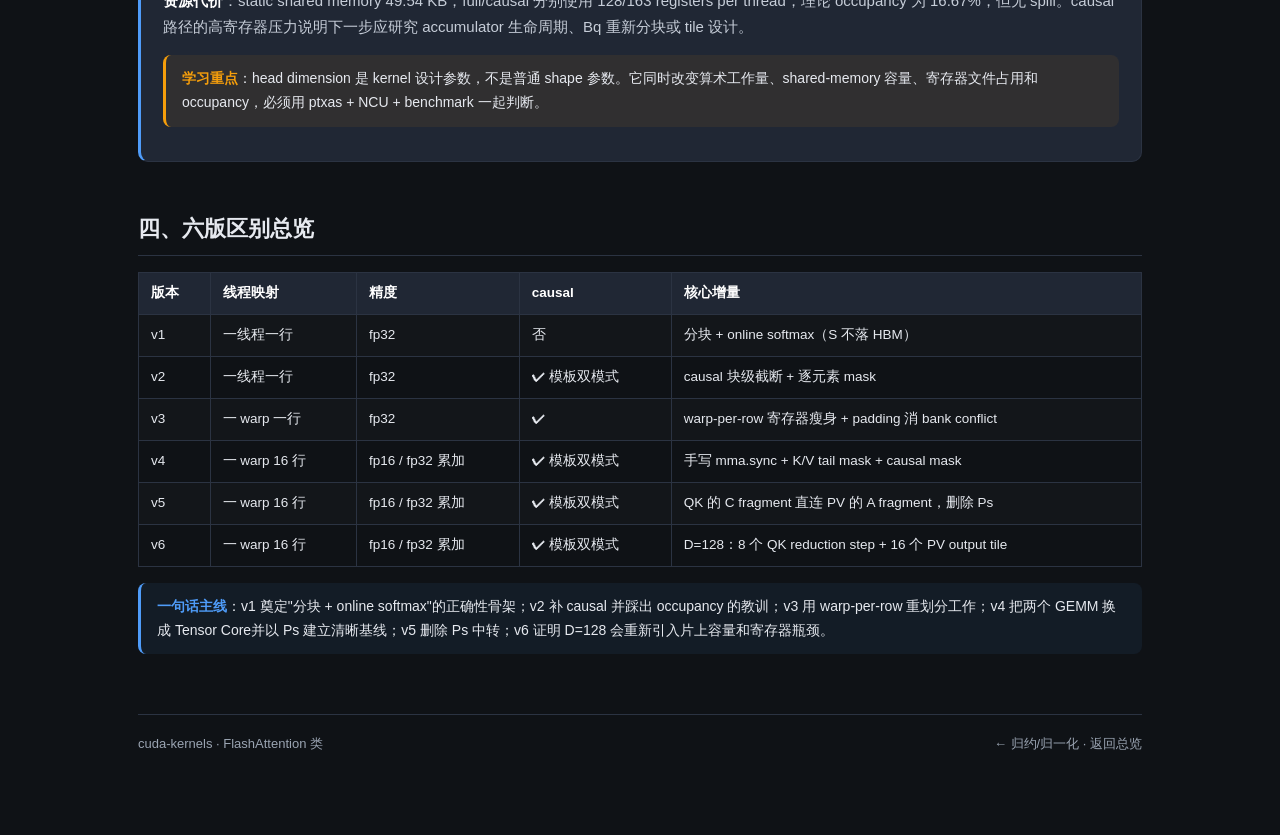
==== commit c5df891f: "feat: add FlashAttention v6 and unified CUDA benchmarks" ====
--- a/docs/flashattention.html
+++ b/docs/flashattention.html
@@ -23,7 +23,7 @@
 
   <div class="hero">
     <h1>FlashAttention：分块 + Online Softmax</h1>
-    <p class="sub">五个版本复现 FA2：v1 分块 + online softmax → v2 causal → v3 warp-per-row → v4 fp16 Tensor Core → v5 P fragment 寄存器直连。核心主张始终是「让 S 矩阵永不落地 HBM」。</p>
+    <p class="sub">六个版本复现 FA2：v1 分块 + online softmax → v2 causal → v3 warp-per-row → v4 fp16 Tensor Core → v5 P fragment 寄存器直连 → v6 D=128。核心主张始终是「让 S 矩阵永不落地 HBM」。</p>
   </div>
 
   <h2>一、先看标准 attention 哪里"贵"</h2>
@@ -219,7 +219,18 @@
     <div class="tip"><b>关键认识</b>：fragment 不是只能“从 shared memory 加载”的黑盒。只要证明生产者的 C-fragment 布局与消费者的 A-fragment 布局之间的映射，就可以直接在寄存器中重排，消除中间存储。</div>
   </div>
 
-  <h2>四、五版区别总览</h2>
+  <div class="op">
+    <div class="op-head">
+      <span class="op-title">v6 · D=128 扩展实验</span>
+      <span class="op-file">kernels/flashattention_v6.cu</span>
+      <span class="op-perf">B=2,H=2,N=4096 full 7.3629 ms</span>
+    </div>
+    <p><strong>不是改一个宏</strong>：D=128 让 QK 的 reduction step 从 4 变成 8，Q/K/V shared-memory 行宽从 65 变成 129，PV 输出 tile 从 8 变成 16。v6 保留 v5 的 register-P 映射，因此 P 仍然不经过 shared memory。</p>
+    <p><strong>资源代价</strong>：static shared memory 49.54 KB，full/causal 分别使用 128/163 registers per thread，理论 occupancy 为 16.67%，但无 spill。causal 路径的高寄存器压力说明下一步应研究 accumulator 生命周期、Bq 重新分块或 tile 设计。</p>
+    <div class="tip"><b>学习重点</b>：head dimension 是 kernel 设计参数，不是普通 shape 参数。它同时改变算术工作量、shared-memory 容量、寄存器文件占用和 occupancy，必须用 ptxas + NCU + benchmark 一起判断。</div>
+  </div>
+
+  <h2>四、六版区别总览</h2>
   <table>
     <tr><th>版本</th><th>线程映射</th><th>精度</th><th>causal</th><th>核心增量</th></tr>
     <tr><td>v1</td><td>一线程一行</td><td>fp32</td><td>否</td><td>分块 + online softmax（S 不落 HBM）</td></tr>
@@ -227,9 +238,10 @@
     <tr><td>v3</td><td>一 warp 一行</td><td>fp32</td><td>✔</td><td>warp-per-row 寄存器瘦身 + padding 消 bank conflict</td></tr>
     <tr><td>v4</td><td>一 warp 16 行</td><td>fp16 / fp32 累加</td><td>✔ 模板双模式</td><td>手写 mma.sync + K/V tail mask + causal mask</td></tr>
     <tr><td>v5</td><td>一 warp 16 行</td><td>fp16 / fp32 累加</td><td>✔ 模板双模式</td><td>QK 的 C fragment 直连 PV 的 A fragment，删除 Ps</td></tr>
+    <tr><td>v6</td><td>一 warp 16 行</td><td>fp16 / fp32 累加</td><td>✔ 模板双模式</td><td>D=128：8 个 QK reduction step + 16 个 PV output tile</td></tr>
   </table>
 
-  <div class="note"><b>一句话主线</b>：v1 奠定"分块 + online softmax"的正确性骨架；v2 补 causal 并踩出 occupancy 的教训；v3 用 warp-per-row 重划分工作；v4 把两个 GEMM 换成 Tensor Core并以 Ps 建立清晰基线；v5 再利用 fragment 布局删除 Ps 中转——形成一次完整、可归因的性能优化实验。</div>
+  <div class="note"><b>一句话主线</b>：v1 奠定"分块 + online softmax"的正确性骨架；v2 补 causal 并踩出 occupancy 的教训；v3 用 warp-per-row 重划分工作；v4 把两个 GEMM 换成 Tensor Core并以 Ps 建立清晰基线；v5 删除 Ps 中转；v6 证明 D=128 会重新引入片上容量和寄存器瓶颈。</div>
 
   <div class="footer">
     <span>cuda-kernels · FlashAttention 类</span>
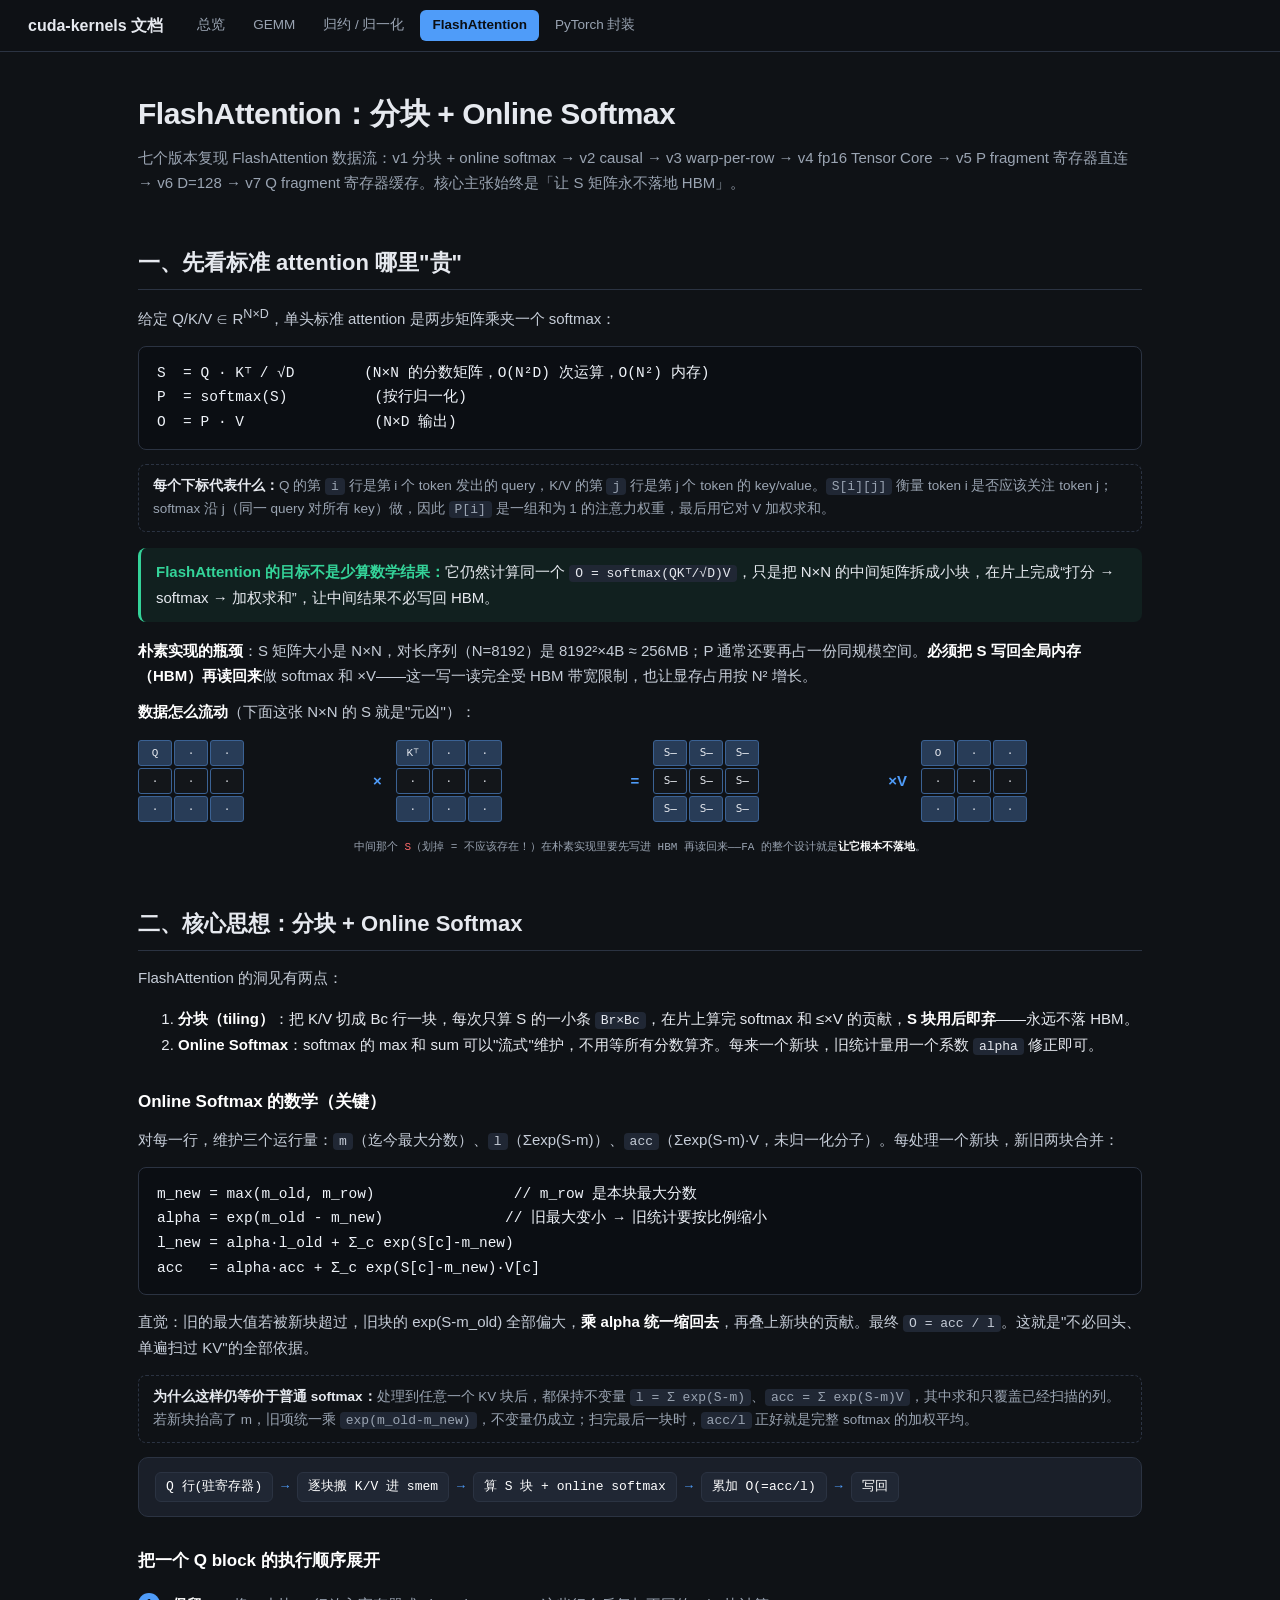
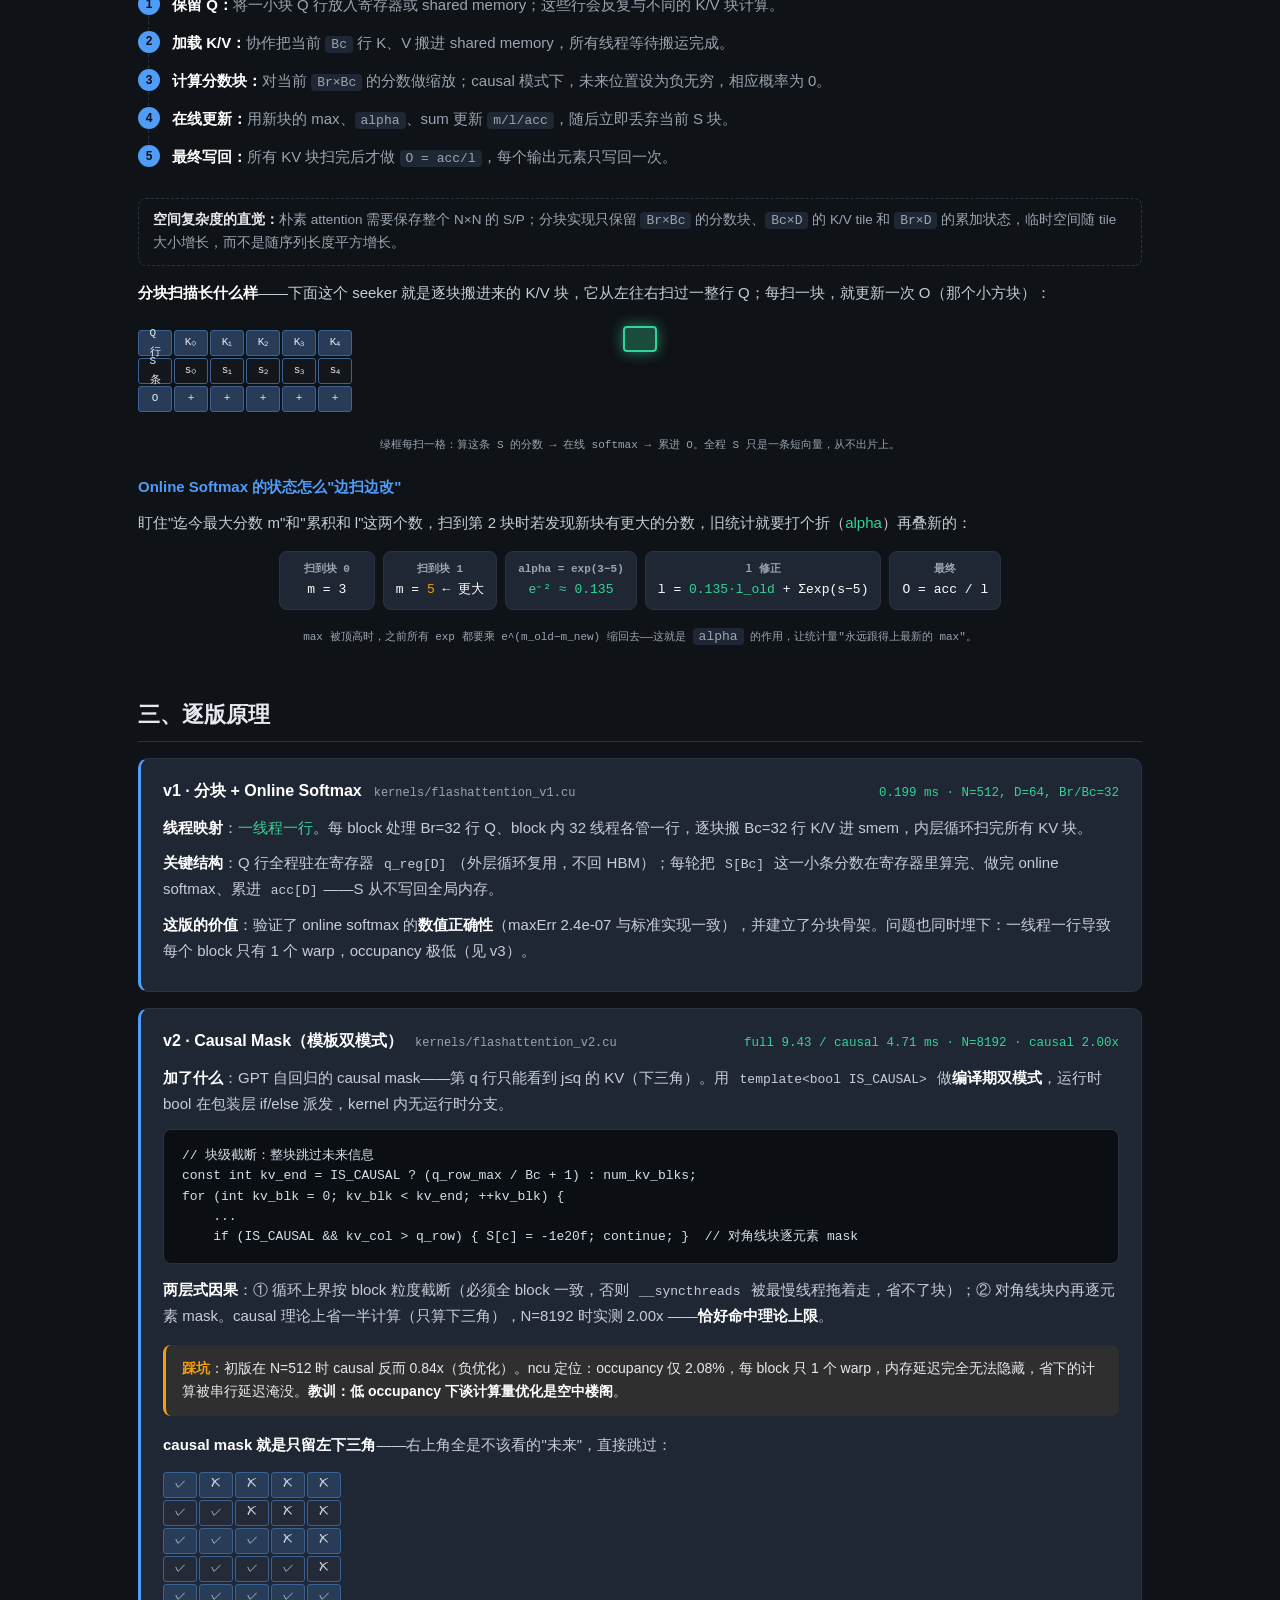
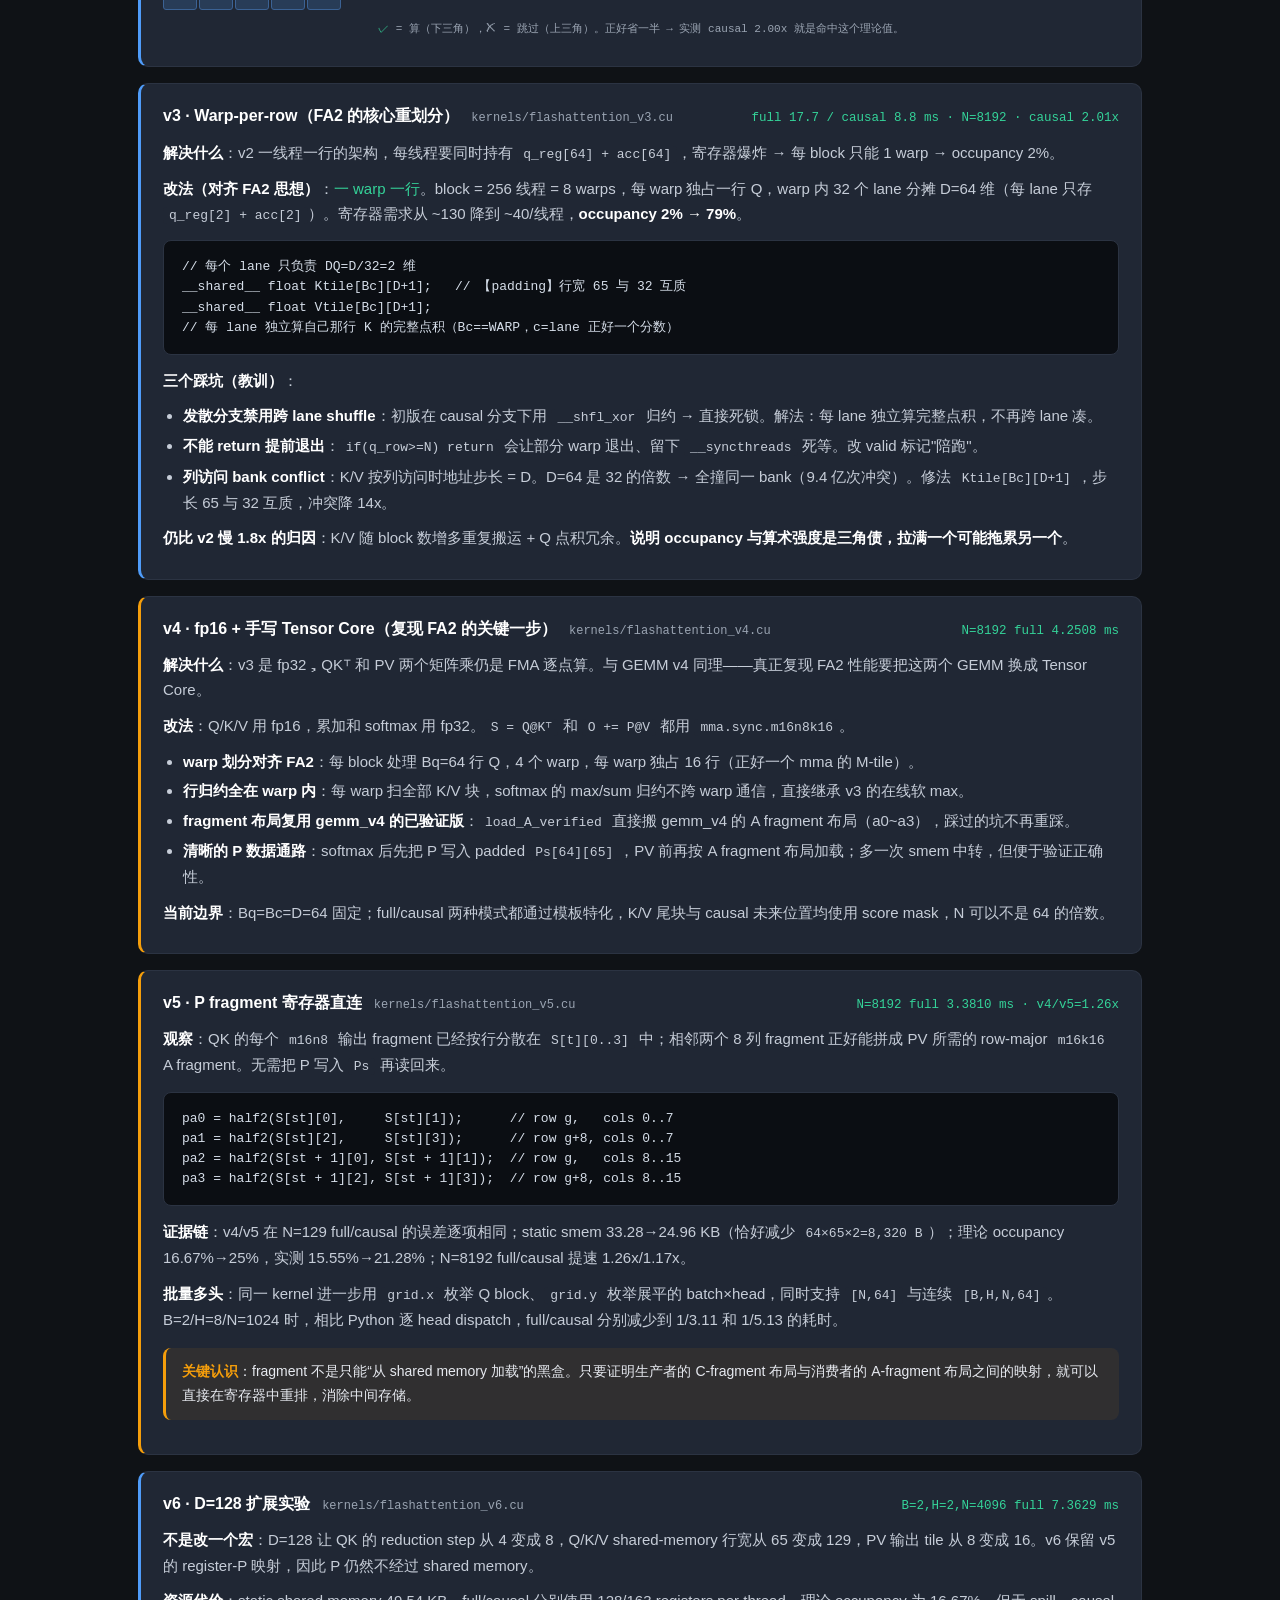
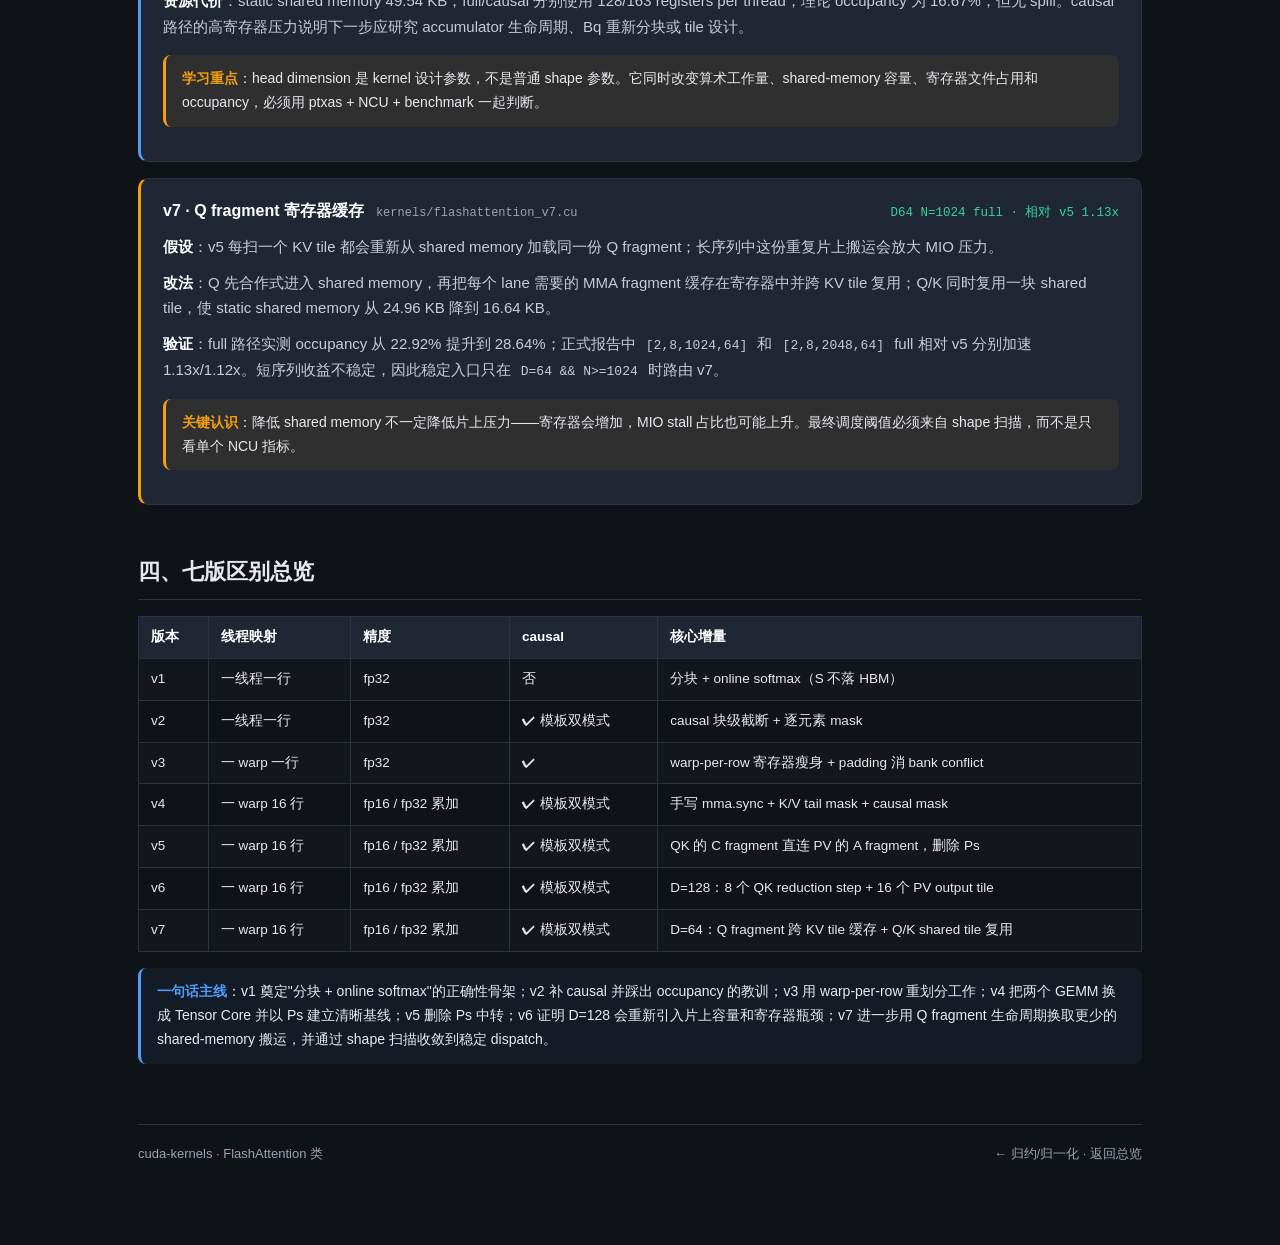
==== commit 17507d9d: "docs: finalize v0.1.0 project presentation" ====
--- a/docs/flashattention.html
+++ b/docs/flashattention.html
@@ -23,7 +23,7 @@
 
   <div class="hero">
     <h1>FlashAttention：分块 + Online Softmax</h1>
-    <p class="sub">六个版本复现 FA2：v1 分块 + online softmax → v2 causal → v3 warp-per-row → v4 fp16 Tensor Core → v5 P fragment 寄存器直连 → v6 D=128。核心主张始终是「让 S 矩阵永不落地 HBM」。</p>
+    <p class="sub">七个版本复现 FlashAttention 数据流：v1 分块 + online softmax → v2 causal → v3 warp-per-row → v4 fp16 Tensor Core → v5 P fragment 寄存器直连 → v6 D=128 → v7 Q fragment 寄存器缓存。核心主张始终是「让 S 矩阵永不落地 HBM」。</p>
   </div>
 
   <h2>一、先看标准 attention 哪里"贵"</h2>
@@ -230,7 +230,19 @@
     <div class="tip"><b>学习重点</b>：head dimension 是 kernel 设计参数，不是普通 shape 参数。它同时改变算术工作量、shared-memory 容量、寄存器文件占用和 occupancy，必须用 ptxas + NCU + benchmark 一起判断。</div>
   </div>
 
-  <h2>四、六版区别总览</h2>
+  <div class="op v-highlight">
+    <div class="op-head">
+      <span class="op-title">v7 · Q fragment 寄存器缓存</span>
+      <span class="op-file">kernels/flashattention_v7.cu</span>
+      <span class="op-perf">D64 N=1024 full · 相对 v5 1.13x</span>
+    </div>
+    <p><strong>假设</strong>：v5 每扫一个 KV tile 都会重新从 shared memory 加载同一份 Q fragment；长序列中这份重复片上搬运会放大 MIO 压力。</p>
+    <p><strong>改法</strong>：Q 先合作式进入 shared memory，再把每个 lane 需要的 MMA fragment 缓存在寄存器中并跨 KV tile 复用；Q/K 同时复用一块 shared tile，使 static shared memory 从 24.96 KB 降到 16.64 KB。</p>
+    <p><strong>验证</strong>：full 路径实测 occupancy 从 22.92% 提升到 28.64%；正式报告中 <code>[2,8,1024,64]</code> 和 <code>[2,8,2048,64]</code> full 相对 v5 分别加速 1.13x/1.12x。短序列收益不稳定，因此稳定入口只在 <code>D=64 &amp;&amp; N&gt;=1024</code> 时路由 v7。</p>
+    <div class="tip"><b>关键认识</b>：降低 shared memory 不一定降低片上压力——寄存器会增加，MIO stall 占比也可能上升。最终调度阈值必须来自 shape 扫描，而不是只看单个 NCU 指标。</div>
+  </div>
+
+  <h2>四、七版区别总览</h2>
   <table>
     <tr><th>版本</th><th>线程映射</th><th>精度</th><th>causal</th><th>核心增量</th></tr>
     <tr><td>v1</td><td>一线程一行</td><td>fp32</td><td>否</td><td>分块 + online softmax（S 不落 HBM）</td></tr>
@@ -239,9 +251,10 @@
     <tr><td>v4</td><td>一 warp 16 行</td><td>fp16 / fp32 累加</td><td>✔ 模板双模式</td><td>手写 mma.sync + K/V tail mask + causal mask</td></tr>
     <tr><td>v5</td><td>一 warp 16 行</td><td>fp16 / fp32 累加</td><td>✔ 模板双模式</td><td>QK 的 C fragment 直连 PV 的 A fragment，删除 Ps</td></tr>
     <tr><td>v6</td><td>一 warp 16 行</td><td>fp16 / fp32 累加</td><td>✔ 模板双模式</td><td>D=128：8 个 QK reduction step + 16 个 PV output tile</td></tr>
+    <tr><td>v7</td><td>一 warp 16 行</td><td>fp16 / fp32 累加</td><td>✔ 模板双模式</td><td>D=64：Q fragment 跨 KV tile 缓存 + Q/K shared tile 复用</td></tr>
   </table>
 
-  <div class="note"><b>一句话主线</b>：v1 奠定"分块 + online softmax"的正确性骨架；v2 补 causal 并踩出 occupancy 的教训；v3 用 warp-per-row 重划分工作；v4 把两个 GEMM 换成 Tensor Core并以 Ps 建立清晰基线；v5 删除 Ps 中转；v6 证明 D=128 会重新引入片上容量和寄存器瓶颈。</div>
+  <div class="note"><b>一句话主线</b>：v1 奠定"分块 + online softmax"的正确性骨架；v2 补 causal 并踩出 occupancy 的教训；v3 用 warp-per-row 重划分工作；v4 把两个 GEMM 换成 Tensor Core 并以 Ps 建立清晰基线；v5 删除 Ps 中转；v6 证明 D=128 会重新引入片上容量和寄存器瓶颈；v7 进一步用 Q fragment 生命周期换取更少的 shared-memory 搬运，并通过 shape 扫描收敛到稳定 dispatch。</div>
 
   <div class="footer">
     <span>cuda-kernels · FlashAttention 类</span>
--- a/docs/assets/style.css
+++ b/docs/assets/style.css
@@ -332,3 +332,127 @@
   .topbar { padding: 10px 16px; gap: 10px; }
   .guide-grid { grid-template-columns: 1fr; }
 }
+
+/* ---- ldmatrix / bank conflict 交互演示 ---- */
+.demo-callout {
+  display: flex; align-items: center; justify-content: space-between; gap: 16px;
+  margin: 22px 0; padding: 15px 18px;
+  border: 1px solid rgba(79,156,249,.45); border-radius: 12px;
+  background: linear-gradient(135deg, rgba(79,156,249,.12), rgba(52,211,153,.06));
+}
+.demo-callout p { margin: 0; }
+.demo-link {
+  flex: 0 0 auto; padding: 7px 12px; border-radius: 7px;
+  color: #08111f; background: var(--accent); font-weight: 700;
+}
+.demo-link:hover { color: #08111f; text-decoration: none; filter: brightness(1.08); }
+
+.flow-strip {
+  display: grid; grid-template-columns: repeat(5, minmax(120px, 1fr));
+  gap: 10px; align-items: stretch; margin: 18px 0 26px;
+}
+.flow-stage {
+  position: relative; padding: 15px 10px;
+  border: 1px solid var(--border); border-radius: 10px;
+  background: var(--card); text-align: center;
+}
+.flow-stage:not(:last-child)::after {
+  content: "→"; position: absolute; right: -10px; top: 50%; z-index: 2;
+  width: 20px; transform: translateY(-50%);
+  color: var(--accent); background: var(--bg); font-size: 18px; font-weight: 800;
+}
+.flow-stage strong, .flow-stage small { display: block; }
+.flow-stage small { margin-top: 5px; color: var(--text-dim); }
+.flow-stage.key { border-color: var(--accent); box-shadow: 0 0 22px rgba(79,156,249,.12); }
+
+.demo-panel {
+  margin: 18px 0; padding: 18px;
+  border: 1px solid var(--border); border-radius: 12px; background: var(--card);
+}
+.demo-toolbar { display: flex; flex-wrap: wrap; gap: 8px; align-items: center; margin-bottom: 15px; }
+.demo-toolbar .spacer { flex: 1 1 16px; }
+.demo-btn {
+  appearance: none; padding: 7px 11px;
+  border: 1px solid var(--border); border-radius: 7px;
+  color: var(--text); background: var(--card-2); font: inherit; cursor: pointer;
+}
+.demo-btn:hover { border-color: var(--accent); }
+.demo-btn.active { border-color: var(--accent); color: #08111f; background: var(--accent); font-weight: 700; }
+
+.bank-summary { display: grid; grid-template-columns: repeat(3, minmax(0, 1fr)); gap: 10px; margin-bottom: 15px; }
+.bank-stat { padding: 11px 13px; border-radius: 8px; background: var(--card-2); }
+.bank-stat span, .bank-stat strong { display: block; }
+.bank-stat span { color: var(--text-dim); font-size: 12px; }
+.bank-stat strong { margin-top: 3px; font-family: var(--mono); font-size: 13px; }
+.bank-scroll { overflow-x: auto; padding-bottom: 7px; }
+.bank-map { min-width: 900px; }
+.bank-row {
+  display: grid; grid-template-columns: 94px repeat(32, minmax(20px, 1fr));
+  gap: 2px; margin-bottom: 3px; transition: opacity .16s ease;
+}
+.bank-row.pending { opacity: .14; }
+.bank-label {
+  display: flex; align-items: center; padding-left: 5px;
+  color: var(--text-dim); font-family: var(--mono); font-size: 11px; white-space: nowrap;
+}
+.bank-cell {
+  display: grid; min-height: 23px; place-items: center; border-radius: 3px;
+  color: #697586; background: rgba(255,255,255,.035); font: 10px var(--mono);
+}
+.bank-head .bank-cell { color: var(--text-dim); background: transparent; }
+.bank-cell.hit { color: #08111f; font-weight: 800; }
+.bank-cell.clear { background: var(--accent-2); }
+.bank-cell.conflict { background: #ff6b6b; }
+.bank-row.current .bank-label { color: var(--accent); font-weight: 700; }
+.bank-row.current .bank-cell.hit { box-shadow: 0 0 0 2px #fff inset; }
+.demo-status {
+  margin-top: 13px; padding: 11px 13px;
+  border-left: 3px solid var(--accent); border-radius: 0 8px 8px 0;
+  background: rgba(79,156,249,.08); color: #c6cdd8;
+}
+.demo-status.bad { border-left-color: #ff6b6b; background: rgba(255,107,107,.08); }
+.demo-status.good { border-left-color: var(--accent-2); background: rgba(52,211,153,.08); }
+
+.fragment-demo {
+  display: grid; grid-template-columns: minmax(320px, 1fr) minmax(260px, .8fr);
+  gap: 20px; align-items: start;
+}
+.fragment-grid {
+  display: grid; grid-template-columns: repeat(16, minmax(14px, 1fr));
+  gap: 2px; aspect-ratio: 1; max-width: 520px;
+}
+.fragment-cell {
+  display: grid; place-items: center; border-radius: 3px;
+  color: rgba(255,255,255,.45); font-size: clamp(8px, 1vw, 11px);
+  transition: opacity .16s ease, transform .16s ease, box-shadow .16s ease;
+}
+.fragment-cell.q0 { background: #277da1; }
+.fragment-cell.q1 { background: #43aa8b; }
+.fragment-cell.q2 { background: #9b5de5; }
+.fragment-cell.q3 { background: #f8961e; }
+.fragment-cell.dim { opacity: .18; }
+.fragment-cell.focus { transform: scale(1.035); box-shadow: 0 0 0 1px #fff inset; color: #fff; }
+.lane-grid { display: grid; grid-template-columns: repeat(8, 1fr); gap: 4px; margin: 12px 0; }
+.lane-cell {
+  padding: 5px 0; border-radius: 4px; color: rgba(255,255,255,.42);
+  background: var(--card-2); text-align: center; font: 10px var(--mono);
+}
+.lane-cell.focus { color: #fff; box-shadow: 0 0 0 1px var(--accent) inset; }
+.register-result { display: grid; grid-template-columns: repeat(4, 1fr); gap: 7px; margin-top: 11px; }
+.register-result code { padding: 8px 4px; border: 1px solid var(--border); text-align: center; }
+.concept-grid { display: grid; grid-template-columns: repeat(3, 1fr); gap: 12px; }
+.concept-card { padding: 15px; border: 1px solid var(--border); border-radius: 10px; background: var(--card); }
+.concept-card h3 { margin-top: 0; }
+
+@media (max-width: 820px) {
+  .flow-strip { grid-template-columns: 1fr; }
+  .flow-stage:not(:last-child)::after {
+    content: "↓"; right: auto; left: 50%; top: auto; bottom: -14px; transform: translateX(-50%);
+  }
+  .fragment-demo, .concept-grid { grid-template-columns: 1fr; }
+}
+@media (max-width: 640px) {
+  .demo-callout { align-items: flex-start; flex-direction: column; }
+  .bank-summary { grid-template-columns: 1fr; }
+  .demo-toolbar .spacer { display: none; }
+}
